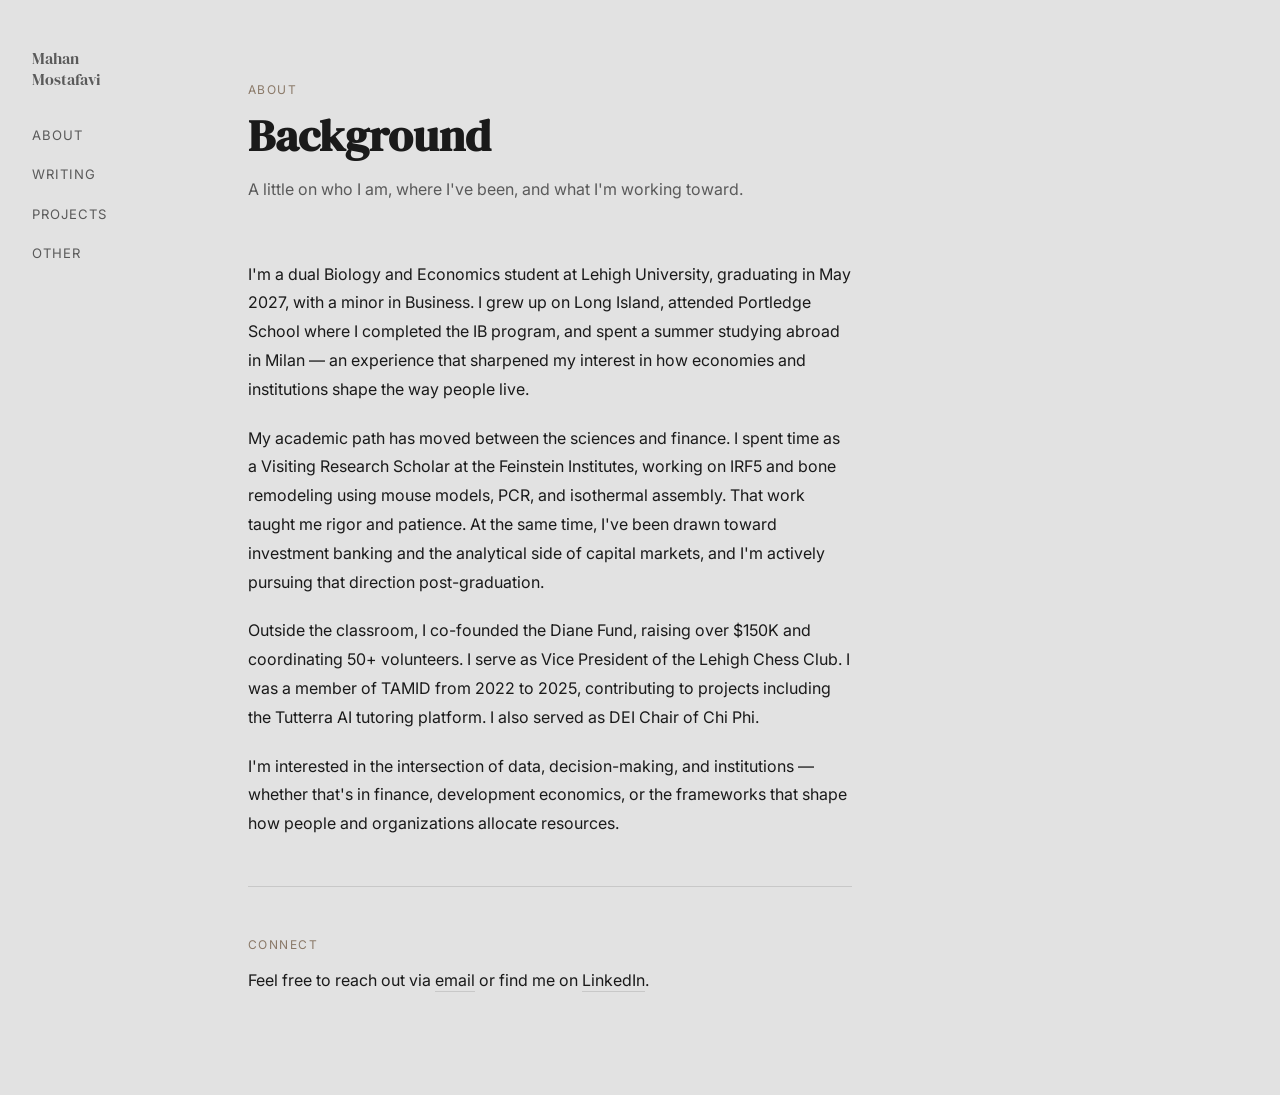
==== about.html @ e490d03b "Add files via upload" ====
<!DOCTYPE html>
<html lang="en">
<head>
  <meta charset="UTF-8" />
  <meta name="viewport" content="width=device-width, initial-scale=1.0" />
  <title>About — Mahan Mostafavi</title>
  <link rel="preconnect" href="https://fonts.googleapis.com" />
  <link rel="preconnect" href="https://fonts.gstatic.com" crossorigin />
  <link href="https://fonts.googleapis.com/css2?family=DM+Serif+Display&family=Inter:wght@400;500&display=swap" rel="stylesheet" />
  <link rel="stylesheet" href="style.css" />
  <script src="main.js" defer></script>
</head>
<body>

  <div class="inner-layout">
    <aside class="sidebar">
      <a href="index.html" class="sidebar-home">Mahan<br>Mostafavi</a>
      <ul class="sidebar-nav">
        <li><a href="about.html">About</a></li>
        <li><a href="writing.html">Writing</a></li>
        <li><a href="projects.html">Projects</a></li>
        <li><a href="other.html">Other</a></li>
      </ul>
    </aside>

    <main class="inner-content">
      <p class="section-eyebrow">About</p>
      <h1 class="section-title">Background</h1>
      <p class="section-intro">A little on who I am, where I've been, and what I'm working toward.</p>

      <div class="about-body">
        <p>
          I'm a dual Biology and Economics student at Lehigh University, graduating in May 2027, with a minor in Business. I grew up on Long Island, attended Portledge School where I completed the IB program, and spent a summer studying abroad in Milan — an experience that sharpened my interest in how economies and institutions shape the way people live.
        </p>
        <p>
          My academic path has moved between the sciences and finance. I spent time as a Visiting Research Scholar at the Feinstein Institutes, working on IRF5 and bone remodeling using mouse models, PCR, and isothermal assembly. That work taught me rigor and patience. At the same time, I've been drawn toward investment banking and the analytical side of capital markets, and I'm actively pursuing that direction post-graduation.
        </p>
        <p>
          Outside the classroom, I co-founded the Diane Fund, raising over $150K and coordinating 50+ volunteers. I serve as Vice President of the Lehigh Chess Club. I was a member of TAMID from 2022 to 2025, contributing to projects including the Tutterra AI tutoring platform. I also served as DEI Chair of Chi Phi.
        </p>
        <p>
          I'm interested in the intersection of data, decision-making, and institutions — whether that's in finance, development economics, or the frameworks that shape how people and organizations allocate resources.
        </p>
      </div>

      <hr class="divider" />

      <p class="section-eyebrow">Connect</p>
      <div class="about-body">
        <p>
          Feel free to reach out via <a href="mailto:mahan@example.com" style="border-bottom: 1px solid var(--border); padding-bottom:1px;">email</a> or find me on <a href="https://linkedin.com/in/mahanmostafavi" target="_blank" rel="noopener" style="border-bottom: 1px solid var(--border); padding-bottom:1px;">LinkedIn</a>.
        </p>
      </div>
    </main>
  </div>

</body>
</html>
---- style.css ----
/* ── Reset ── */
*, *::before, *::after { box-sizing: border-box; margin: 0; padding: 0; }

/* ── Tokens ── */
:root {
  --bg:       #E2E2E2;
  --fg:       #1a1a1a;
  --fg-muted: #5a5a5a;
  --accent:   #8A7968;
  --border:   #c8c8c8;
  --sidebar-w: 200px;
}

@media (prefers-color-scheme: dark) {
  :root {
    --bg:       #363636;
    --fg:       #E2E2E2;
    --fg-muted: #a0a0a0;
    --accent:   #b0a090;
    --border:   #4a4a4a;
  }
}

/* ── Base ── */
html { font-size: 16px; scroll-behavior: smooth; }

body {
  background: var(--bg);
  color: var(--fg);
  font-family: 'Inter', system-ui, sans-serif;
  font-size: 1rem;
  line-height: 1.6;
  min-height: 100vh;
}

a { color: inherit; text-decoration: none; }

/* ── Home layout ── */
.home-wrapper {
  display: flex;
  flex-direction: column;
  align-items: center;
  justify-content: center;
  min-height: 100vh;
  text-align: center;
  padding: 40px 32px;
}

.home-name {
  font-family: 'DM Serif Display', Georgia, serif;
  font-size: clamp(2.8rem, 6vw, 4.5rem);
  line-height: 1.05;
  letter-spacing: -0.01em;
  margin-bottom: 48px;
}

.home-links {
  display: flex;
  flex-direction: column;
  gap: 0;
  width: 100%;
  max-width: 400px;
}

.home-link-item {
  display: flex;
  align-items: center;
  justify-content: center;
  padding: 20px 0;
  border-top: 1px solid var(--border);
  transition: color 0.2s;
}

.home-link-item:last-child { border-bottom: 1px solid var(--border); }
.home-link-item:hover { color: var(--accent); }

.home-link-label {
  font-family: 'DM Serif Display', Georgia, serif;
  font-size: 1.25rem;
}

/* ── Inner page layout ── */
.inner-layout {
  display: flex;
  min-height: 100vh;
}

/* ── Sidebar ── */
.sidebar {
  width: var(--sidebar-w);
  flex-shrink: 0;
  padding: 48px 32px;
  position: fixed;
  top: 0;
  left: 0;
  height: 100vh;
  display: flex;
  flex-direction: column;
  gap: 32px;
}

.sidebar-home {
  font-family: 'DM Serif Display', Georgia, serif;
  font-size: 1rem;
  color: var(--fg-muted);
  transition: color 0.2s;
  line-height: 1.3;
}

.sidebar-home:hover { color: var(--fg); }

.sidebar-nav {
  display: flex;
  flex-direction: column;
  gap: 14px;
  list-style: none;
}

.sidebar-nav a {
  font-size: 0.82rem;
  letter-spacing: 0.08em;
  text-transform: uppercase;
  color: var(--fg-muted);
  transition: color 0.2s;
  position: relative;
  padding-left: 0;
}

.sidebar-nav a:hover { color: var(--fg); }

.sidebar-nav a.active {
  color: var(--fg);
}

.sidebar-nav a.active::before {
  content: '—';
  position: absolute;
  left: -18px;
  color: var(--accent);
  font-size: 0.7rem;
  top: 1px;
}

/* ── Main content ── */
.inner-content {
  margin-left: var(--sidebar-w);
  flex: 1;
  max-width: 700px;
  padding: 80px 48px 100px;
}

/* ── Section headings ── */
.section-eyebrow {
  font-size: 0.75rem;
  letter-spacing: 0.12em;
  text-transform: uppercase;
  color: var(--accent);
  margin-bottom: 12px;
}

.section-title {
  font-family: 'DM Serif Display', Georgia, serif;
  font-size: clamp(1.8rem, 4vw, 2.8rem);
  line-height: 1.1;
  margin-bottom: 16px;
}

.section-intro {
  color: var(--fg-muted);
  font-size: 1rem;
  max-width: 520px;
  margin-bottom: 56px;
  line-height: 1.7;
}

/* ── Divider ── */
.divider {
  border: none;
  border-top: 1px solid var(--border);
  margin: 48px 0;
}

/* ── About ── */
.about-body p {
  font-size: 1rem;
  line-height: 1.8;
  color: var(--fg);
  margin-bottom: 20px;
  max-width: 640px;
}

.about-body p:last-child { margin-bottom: 0; }

/* ── Writing ── */
.writing-list { list-style: none; }

.writing-item {
  display: flex;
  align-items: flex-start;
  justify-content: space-between;
  gap: 24px;
  padding: 24px 0;
  border-top: 1px solid var(--border);
}

.writing-item:last-child { border-bottom: 1px solid var(--border); }

.writing-meta { flex: 1; }

.writing-title {
  font-family: 'DM Serif Display', Georgia, serif;
  font-size: 1.1rem;
  margin-bottom: 6px;
}

.writing-desc {
  font-size: 0.88rem;
  color: var(--fg-muted);
  line-height: 1.6;
}

.writing-tag {
  font-size: 0.72rem;
  letter-spacing: 0.08em;
  text-transform: uppercase;
  color: var(--accent);
  background: transparent;
  border: 1px solid var(--accent);
  padding: 3px 8px;
  border-radius: 3px;
  white-space: nowrap;
  flex-shrink: 0;
  align-self: flex-start;
  margin-top: 4px;
}

.writing-link {
  display: inline-block;
  margin-top: 10px;
  font-size: 0.8rem;
  letter-spacing: 0.06em;
  text-transform: uppercase;
  color: var(--fg-muted);
  border-bottom: 1px solid var(--border);
  padding-bottom: 1px;
  transition: color 0.2s, border-color 0.2s;
}

.writing-link:hover { color: var(--fg); border-color: var(--fg); }

/* ── Projects ── */
.projects-grid {
  display: grid;
  grid-template-columns: 1fr 1fr;
  gap: 24px;
}

@media (max-width: 700px) { .projects-grid { grid-template-columns: 1fr; } }

.project-card {
  border: 1px solid var(--border);
  padding: 28px;
  border-radius: 4px;
  transition: border-color 0.2s;
}

.project-card:hover { border-color: var(--accent); }

.project-type {
  font-size: 0.72rem;
  letter-spacing: 0.1em;
  text-transform: uppercase;
  color: var(--accent);
  margin-bottom: 10px;
}

.project-name {
  font-family: 'DM Serif Display', Georgia, serif;
  font-size: 1.1rem;
  margin-bottom: 10px;
}

.project-desc {
  font-size: 0.88rem;
  color: var(--fg-muted);
  line-height: 1.65;
  margin-bottom: 16px;
}

.project-link {
  font-size: 0.78rem;
  letter-spacing: 0.06em;
  text-transform: uppercase;
  color: var(--fg-muted);
  border-bottom: 1px solid var(--border);
  padding-bottom: 1px;
  transition: color 0.2s, border-color 0.2s;
}

.project-link:hover { color: var(--fg); border-color: var(--fg); }

/* ── Other ── */
.other-block { margin-bottom: 52px; }

.other-block-title {
  font-family: 'DM Serif Display', Georgia, serif;
  font-size: 1.2rem;
  margin-bottom: 16px;
  padding-bottom: 10px;
  border-bottom: 1px solid var(--border);
}

.other-items { list-style: none; }

.other-item {
  display: flex;
  justify-content: space-between;
  align-items: baseline;
  padding: 10px 0;
  border-bottom: 1px solid var(--border);
  font-size: 0.95rem;
}

.other-item:last-child { border-bottom: none; }

.other-item-note {
  font-size: 0.82rem;
  color: var(--fg-muted);
  text-align: right;
  max-width: 50%;
}

/* ── Footer ── */
footer {
  text-align: center;
  padding: 32px;
  font-size: 0.78rem;
  letter-spacing: 0.06em;
  text-transform: uppercase;
  color: var(--fg-muted);
  border-top: 1px solid var(--border);
}

/* ── Mobile ── */
@media (max-width: 600px) {
  .sidebar {
    position: relative;
    width: 100%;
    height: auto;
    flex-direction: row;
    align-items: center;
    padding: 20px 24px;
    border-bottom: 1px solid var(--border);
    gap: 24px;
  }

  .sidebar-nav {
    flex-direction: row;
    gap: 16px;
  }

  .sidebar-nav a.active::before { display: none; }

  .inner-content {
    margin-left: 0;
    padding: 32px 24px 80px;
  }

  .inner-layout { flex-direction: column; }
}
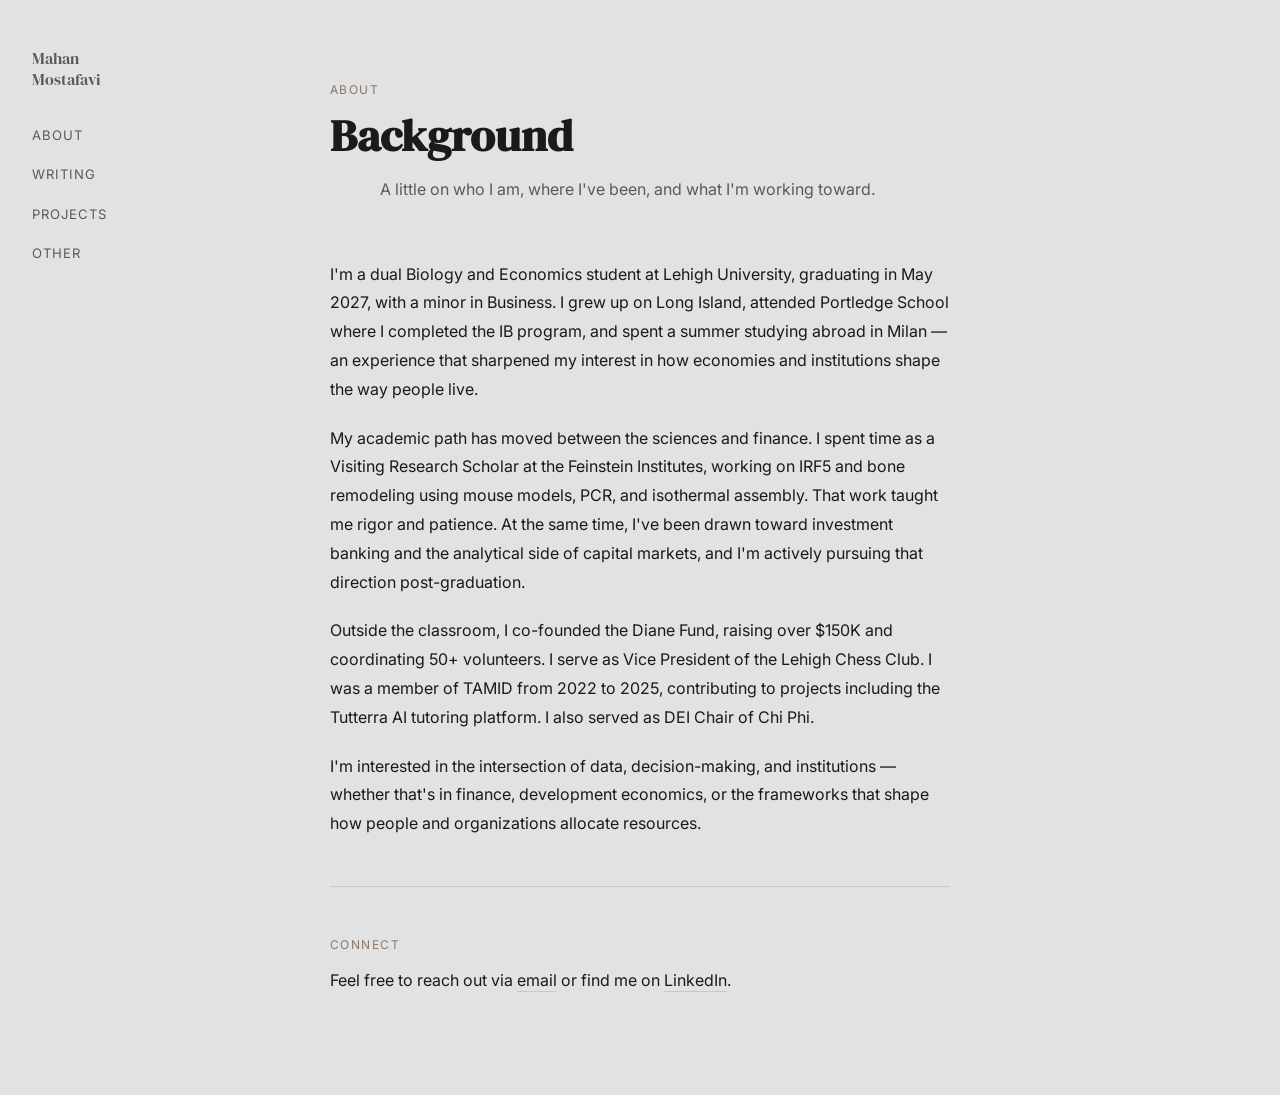
==== commit 37d7dbbd: "Add files via upload" ====
--- a/about.html
+++ b/about.html
@@ -19,7 +19,15 @@
         <li><a href="about.html">About</a></li>
         <li><a href="writing.html">Writing</a></li>
         <li><a href="projects.html">Projects</a></li>
-        <li><a href="other.html">Other</a></li>
+        <li class="sidebar-dropdown">
+          <a href="other.html" class="sidebar-dropdown-toggle">Other</a>
+          <ul class="sidebar-submenu">
+            <li><a href="other.html#books">Books</a></li>
+            <li><a href="other.html#fragrances">Fragrances</a></li>
+            <li><a href="other.html#places">Places</a></li>
+            <li><a href="other.html#shows">Shows</a></li>
+          </ul>
+        </li>
       </ul>
     </aside>
 
--- a/style.css
+++ b/style.css
@@ -84,6 +84,7 @@
   display: flex;
   min-height: 100vh;
 }
+
 
 /* ── Sidebar ── */
 .sidebar {
@@ -143,10 +144,16 @@
 
 /* ── Main content ── */
 .inner-content {
-  margin-left: var(--sidebar-w);
   flex: 1;
-  max-width: 700px;
+  display: flex;
+  flex-direction: column;
+  align-items: center;
   padding: 80px 48px 100px;
+}
+
+.inner-content > * {
+  width: 100%;
+  max-width: 620px;
 }
 
 /* ── Section headings ── */
@@ -340,6 +347,39 @@
   color: var(--fg-muted);
   border-top: 1px solid var(--border);
 }
+
+
+/* ── Sidebar dropdown ── */
+.sidebar-dropdown { position: relative; }
+
+.sidebar-submenu {
+  list-style: none;
+  max-height: 0;
+  overflow: hidden;
+  transition: max-height 0.25s ease, opacity 0.2s ease;
+  opacity: 0;
+  padding-left: 12px;
+  margin-top: 0;
+}
+
+.sidebar-dropdown:hover .sidebar-submenu,
+.sidebar-dropdown:focus-within .sidebar-submenu {
+  max-height: 200px;
+  opacity: 1;
+  margin-top: 8px;
+}
+
+.sidebar-submenu li { margin-bottom: 8px; }
+
+.sidebar-submenu a {
+  font-size: 0.75rem;
+  letter-spacing: 0.06em;
+  text-transform: uppercase;
+  color: var(--fg-muted);
+  transition: color 0.2s;
+}
+
+.sidebar-submenu a:hover { color: var(--fg); }
 
 /* ── Mobile ── */
 @media (max-width: 600px) {
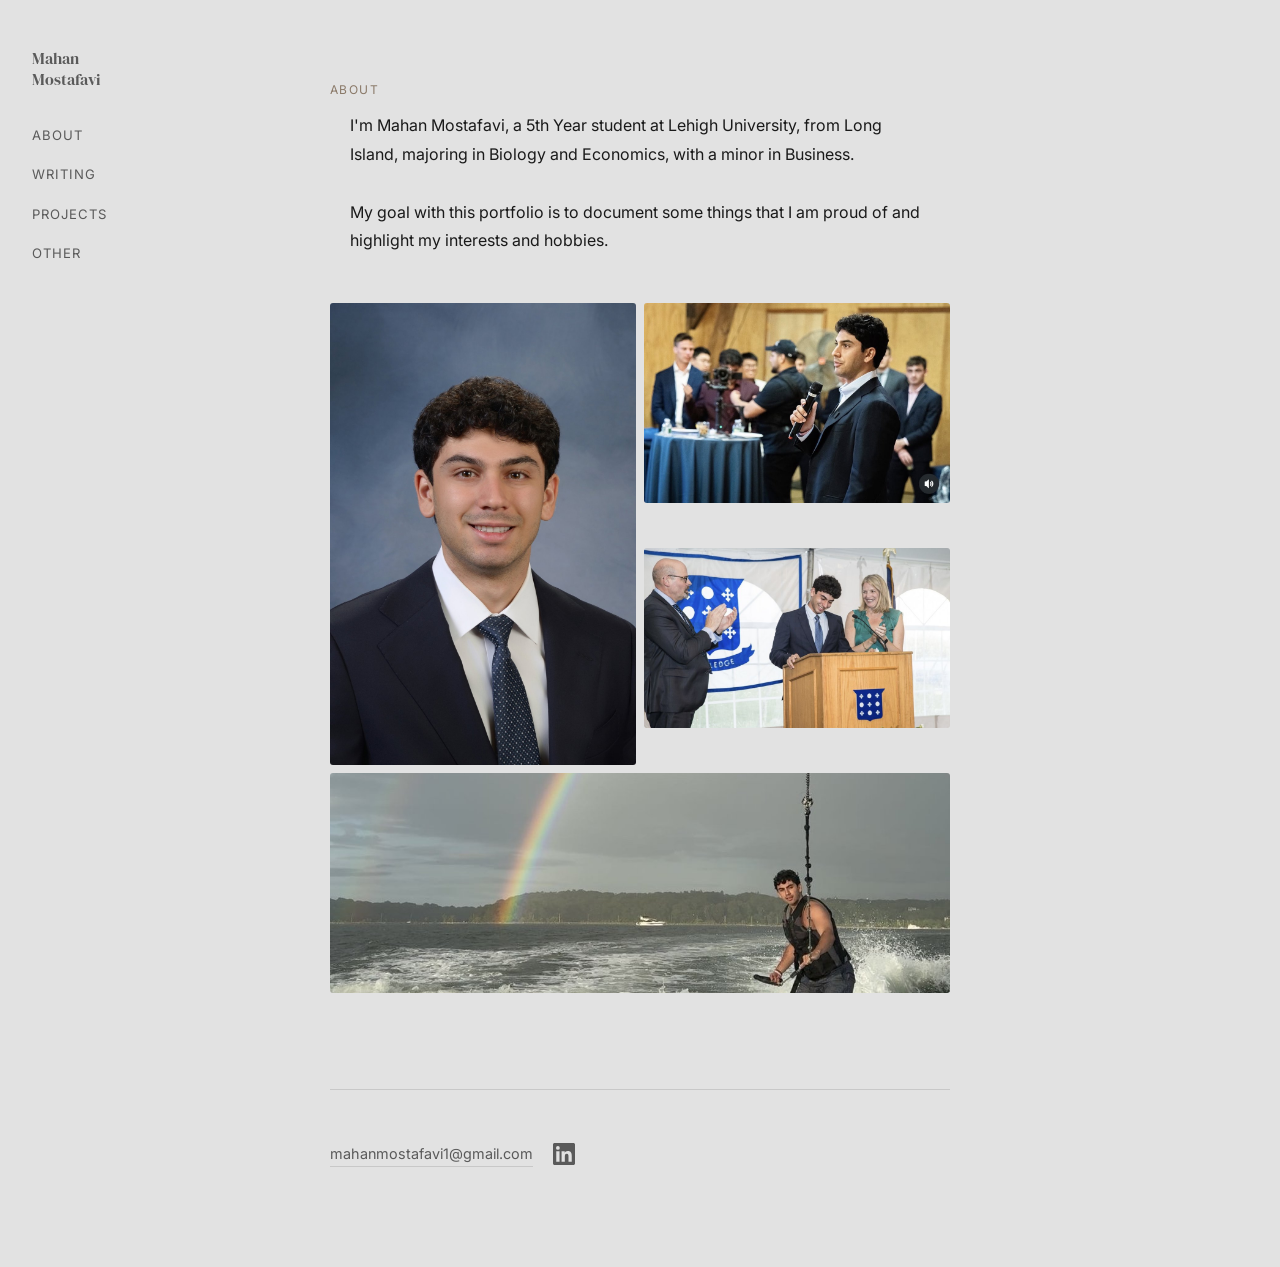
==== commit 26a1567d: "Add files via upload" ====
--- a/about.html
+++ b/about.html
@@ -9,9 +9,125 @@
   <link href="https://fonts.googleapis.com/css2?family=DM+Serif+Display&family=Inter:wght@400;500&display=swap" rel="stylesheet" />
   <link rel="stylesheet" href="style.css" />
   <script src="main.js" defer></script>
+  <style>
+    .about-bio {
+      font-size: 1rem;
+      line-height: 1.8;
+      color: var(--fg);
+      margin-bottom: 48px;
+      max-width: 580px;
+    }
+
+    /* Collage grid */
+    .collage {
+      display: grid;
+      grid-template-columns: 1fr 1fr;
+      grid-template-rows: auto auto;
+      gap: 8px;
+      width: 100%;
+      margin-bottom: 48px;
+    }
+
+    .collage-img {
+      width: 100%;
+      height: 100%;
+      object-fit: cover;
+      display: block;
+      border-radius: 3px;
+    }
+
+    /* Headshot spans full left column */
+    .collage-cell-headshot {
+      grid-column: 1;
+      grid-row: 1 / 3;
+    }
+
+    .collage-cell-headshot .collage-img {
+      height: 100%;
+      min-height: 320px;
+    }
+
+    /* Top-right */
+    .collage-cell-top {
+      grid-column: 2;
+      grid-row: 1;
+    }
+
+    .collage-cell-top .collage-img {
+      height: 200px;
+    }
+
+    /* Bottom-right spans two columns */
+    .collage-cell-bottom {
+      grid-column: 2;
+      grid-row: 2;
+    }
+
+    .collage-cell-bottom .collage-img {
+      height: 180px;
+    }
+
+    /* Wide bottom — wakeboard goes full width */
+    .collage-cell-wide {
+      grid-column: 1 / 3;
+      grid-row: 3;
+    }
+
+    .collage-cell-wide .collage-img {
+      height: 220px;
+      object-position: center 40%;
+    }
+
+    @media (max-width: 600px) {
+      .collage {
+        grid-template-columns: 1fr;
+        grid-template-rows: auto;
+      }
+      .collage-cell-headshot,
+      .collage-cell-top,
+      .collage-cell-bottom,
+      .collage-cell-wide {
+        grid-column: 1;
+        grid-row: auto;
+      }
+      .collage-cell-headshot .collage-img,
+      .collage-cell-top .collage-img,
+      .collage-cell-bottom .collage-img,
+      .collage-cell-wide .collage-img {
+        height: 240px;
+      }
+    }
+    .connect-row {
+      display: flex;
+      align-items: center;
+      gap: 20px;
+      margin-top: 4px;
+    }
+
+    .connect-link {
+      font-size: 0.9rem;
+      color: var(--fg-muted);
+      border-bottom: 1px solid var(--border);
+      padding-bottom: 1px;
+      transition: color 0.2s, border-color 0.2s;
+      text-decoration: none;
+    }
+
+    .connect-link:hover { color: var(--fg); border-color: var(--fg); }
+
+    .connect-linkedin {
+      color: var(--fg-muted);
+      display: flex;
+      align-items: center;
+      transition: color 0.2s;
+      text-decoration: none;
+    }
+
+    .connect-linkedin:hover { color: var(--fg); }
+
+  </style>
 </head>
 <body>
-
   <div class="inner-layout">
     <aside class="sidebar">
       <a href="index.html" class="sidebar-home">Mahan<br>Mostafavi</a>
@@ -22,10 +138,10 @@
         <li class="sidebar-dropdown">
           <a href="other.html" class="sidebar-dropdown-toggle">Other</a>
           <ul class="sidebar-submenu">
-            <li><a href="other.html#books">Books</a></li>
-            <li><a href="other.html#fragrances">Fragrances</a></li>
-            <li><a href="other.html#places">Places</a></li>
-            <li><a href="other.html#shows">Shows</a></li>
+            <li><a href="books.html">Books</a></li>
+            <li><a href="fragrances.html">Fragrances</a></li>
+            <li><a href="places.html">Places</a></li>
+            <li><a href="shows.html">Shows</a></li>
           </ul>
         </li>
       </ul>
@@ -33,34 +149,35 @@
 
     <main class="inner-content">
       <p class="section-eyebrow">About</p>
-      <h1 class="section-title">Background</h1>
-      <p class="section-intro">A little on who I am, where I've been, and what I'm working toward.</p>
 
-      <div class="about-body">
-        <p>
-          I'm a dual Biology and Economics student at Lehigh University, graduating in May 2027, with a minor in Business. I grew up on Long Island, attended Portledge School where I completed the IB program, and spent a summer studying abroad in Milan — an experience that sharpened my interest in how economies and institutions shape the way people live.
-        </p>
-        <p>
-          My academic path has moved between the sciences and finance. I spent time as a Visiting Research Scholar at the Feinstein Institutes, working on IRF5 and bone remodeling using mouse models, PCR, and isothermal assembly. That work taught me rigor and patience. At the same time, I've been drawn toward investment banking and the analytical side of capital markets, and I'm actively pursuing that direction post-graduation.
-        </p>
-        <p>
-          Outside the classroom, I co-founded the Diane Fund, raising over $150K and coordinating 50+ volunteers. I serve as Vice President of the Lehigh Chess Club. I was a member of TAMID from 2022 to 2025, contributing to projects including the Tutterra AI tutoring platform. I also served as DEI Chair of Chi Phi.
-        </p>
-        <p>
-          I'm interested in the intersection of data, decision-making, and institutions — whether that's in finance, development economics, or the frameworks that shape how people and organizations allocate resources.
-        </p>
+      <p class="about-bio">I'm Mahan Mostafavi, a 5th Year student at Lehigh University, from Long Island, majoring in Biology and Economics, with a minor in Business.<br><br>My goal with this portfolio is to document some things that I am proud of and highlight my interests and hobbies.</p>
+
+      <div class="collage">
+        <div class="collage-cell-headshot">
+          <img class="collage-img" src="images/about-headshot.jpg" alt="Mahan Mostafavi" />
+        </div>
+        <div class="collage-cell-top">
+          <img class="collage-img" src="images/about-speaking.jpg" alt="Speaking" />
+        </div>
+        <div class="collage-cell-bottom">
+          <img class="collage-img" src="images/about-graduation.jpg" alt="Graduation" />
+        </div>
+        <div class="collage-cell-wide">
+          <img class="collage-img" src="images/about-wakeboard.jpg" alt="Wakeboarding" />
+        </div>
       </div>
 
       <hr class="divider" />
 
-      <p class="section-eyebrow">Connect</p>
-      <div class="about-body">
-        <p>
-          Feel free to reach out via <a href="mailto:mahan@example.com" style="border-bottom: 1px solid var(--border); padding-bottom:1px;">email</a> or find me on <a href="https://linkedin.com/in/mahanmostafavi" target="_blank" rel="noopener" style="border-bottom: 1px solid var(--border); padding-bottom:1px;">LinkedIn</a>.
-        </p>
+      <div class="connect-row">
+        <a href="mailto:mahanmostafavi1@gmail.com" class="connect-link">mahanmostafavi1@gmail.com</a>
+        <a href="https://www.linkedin.com/in/mahan-mostafavi/" target="_blank" rel="noopener" class="connect-linkedin" aria-label="LinkedIn">
+          <svg xmlns="http://www.w3.org/2000/svg" viewBox="0 0 24 24" width="22" height="22" fill="currentColor">
+            <path d="M20.447 20.452h-3.554v-5.569c0-1.328-.027-3.037-1.852-3.037-1.853 0-2.136 1.445-2.136 2.939v5.667H9.351V9h3.414v1.561h.046c.477-.9 1.637-1.85 3.37-1.85 3.601 0 4.267 2.37 4.267 5.455v6.286zM5.337 7.433a2.062 2.062 0 0 1-2.063-2.065 2.064 2.064 0 1 1 2.063 2.065zm1.782 13.019H3.555V9h3.564v11.452zM22.225 0H1.771C.792 0 0 .774 0 1.729v20.542C0 23.227.792 24 1.771 24h20.451C23.2 24 24 23.227 24 22.271V1.729C24 .774 23.2 0 22.222 0h.003z"/>
+          </svg>
+        </a>
       </div>
     </main>
   </div>
-
 </body>
 </html>
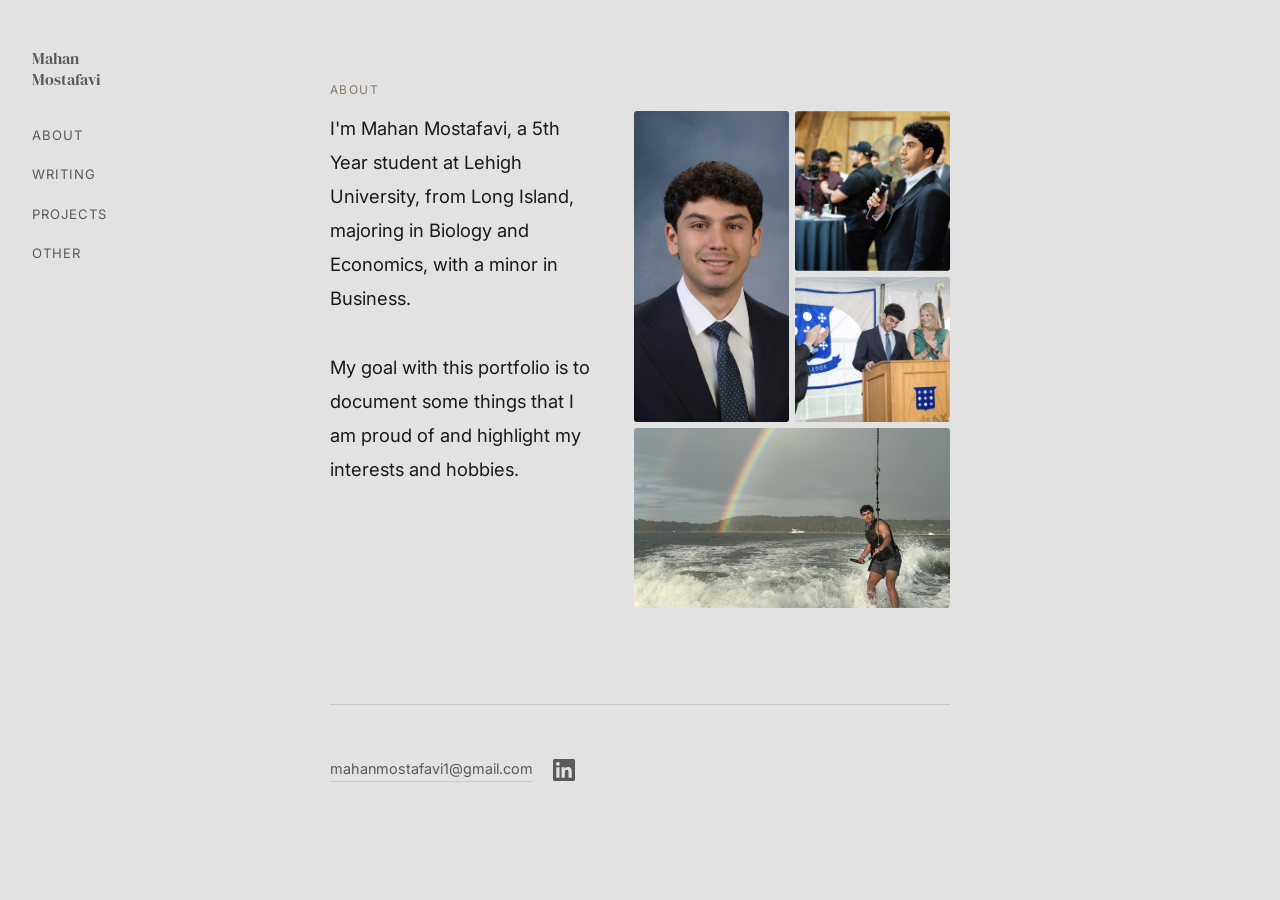
==== commit 11adf5c9: "Add files via upload" ====
--- a/about.html
+++ b/about.html
@@ -10,22 +10,34 @@
   <link rel="stylesheet" href="style.css" />
   <script src="main.js" defer></script>
   <style>
+    /* Side-by-side layout: text left, collage right */
+    .about-layout {
+      display: grid;
+      grid-template-columns: 1fr 1.2fr;
+      gap: 40px;
+      align-items: start;
+      margin-bottom: 48px;
+    }
+
+    .about-text {
+      display: flex;
+      flex-direction: column;
+      gap: 0;
+    }
+
     .about-bio {
-      font-size: 1rem;
-      line-height: 1.8;
+      font-size: 1.15rem;
+      line-height: 1.85;
       color: var(--fg);
-      margin-bottom: 48px;
-      max-width: 580px;
     }
 
     /* Collage grid */
     .collage {
       display: grid;
       grid-template-columns: 1fr 1fr;
-      grid-template-rows: auto auto;
-      gap: 8px;
+      grid-template-rows: auto auto auto;
+      gap: 6px;
       width: 100%;
-      margin-bottom: 48px;
     }
 
     .collage-img {
@@ -36,7 +48,6 @@
       border-radius: 3px;
     }
 
-    /* Headshot spans full left column */
     .collage-cell-headshot {
       grid-column: 1;
       grid-row: 1 / 3;
@@ -44,41 +55,41 @@
 
     .collage-cell-headshot .collage-img {
       height: 100%;
-      min-height: 320px;
-    }
-
-    /* Top-right */
+      min-height: 260px;
+    }
+
     .collage-cell-top {
       grid-column: 2;
       grid-row: 1;
     }
 
     .collage-cell-top .collage-img {
-      height: 200px;
-    }
-
-    /* Bottom-right spans two columns */
+      height: 160px;
+    }
+
     .collage-cell-bottom {
       grid-column: 2;
       grid-row: 2;
     }
 
     .collage-cell-bottom .collage-img {
-      height: 180px;
-    }
-
-    /* Wide bottom — wakeboard goes full width */
+      height: 145px;
+    }
+
     .collage-cell-wide {
       grid-column: 1 / 3;
       grid-row: 3;
     }
 
     .collage-cell-wide .collage-img {
-      height: 220px;
+      height: 180px;
       object-position: center 40%;
     }
 
-    @media (max-width: 600px) {
+    @media (max-width: 700px) {
+      .about-layout {
+        grid-template-columns: 1fr;
+      }
       .collage {
         grid-template-columns: 1fr;
         grid-template-rows: auto;
@@ -94,7 +105,7 @@
       .collage-cell-top .collage-img,
       .collage-cell-bottom .collage-img,
       .collage-cell-wide .collage-img {
-        height: 240px;
+        height: 220px;
       }
     }
     .connect-row {
@@ -124,6 +135,69 @@
     }
 
     .connect-linkedin:hover { color: var(--fg); }
+
+
+    .collage-hover-wrap {
+      position: relative;
+      overflow: hidden;
+    }
+
+    .collage-hover-label {
+      position: absolute;
+      bottom: 12px;
+      left: 12px;
+      display: flex;
+      align-items: center;
+      gap: 0;
+      opacity: 0;
+      transition: opacity 0.3s ease;
+      pointer-events: none;
+    }
+
+    .collage-hover-wrap:hover .collage-hover-label {
+      opacity: 1;
+    }
+
+    .collage-hover-line {
+      display: block;
+      width: 0;
+      height: 1px;
+      background: #ffffff;
+      transition: width 0.35s ease;
+      position: relative;
+    }
+
+    .collage-hover-line::after {
+      content: '';
+      position: absolute;
+      right: -3px;
+      top: 50%;
+      transform: translateY(-50%);
+      width: 5px;
+      height: 5px;
+      border-radius: 50%;
+      background: #ffffff;
+    }
+
+    .collage-hover-wrap:hover .collage-hover-line {
+      width: 28px;
+    }
+
+    .collage-hover-text {
+      font-size: 0.75rem;
+      color: #ffffff;
+      letter-spacing: 0.04em;
+      white-space: nowrap;
+      opacity: 0;
+      transform: translateX(-6px);
+      transition: opacity 0.25s ease 0.25s, transform 0.25s ease 0.25s;
+      margin-left: 8px;
+    }
+
+    .collage-hover-wrap:hover .collage-hover-text {
+      opacity: 1;
+      transform: translateX(0);
+    }
 
   </style>
 </head>
@@ -150,20 +224,32 @@
     <main class="inner-content">
       <p class="section-eyebrow">About</p>
 
-      <p class="about-bio">I'm Mahan Mostafavi, a 5th Year student at Lehigh University, from Long Island, majoring in Biology and Economics, with a minor in Business.<br><br>My goal with this portfolio is to document some things that I am proud of and highlight my interests and hobbies.</p>
-
-      <div class="collage">
-        <div class="collage-cell-headshot">
-          <img class="collage-img" src="images/about-headshot.jpg" alt="Mahan Mostafavi" />
+      <div class="about-layout">
+        <div class="about-text">
+          <p class="about-bio">I'm Mahan Mostafavi, a 5th Year student at Lehigh University, from Long Island, majoring in Biology and Economics, with a minor in Business.<br><br>My goal with this portfolio is to document some things that I am proud of and highlight my interests and hobbies.</p>
         </div>
-        <div class="collage-cell-top">
-          <img class="collage-img" src="images/about-speaking.jpg" alt="Speaking" />
-        </div>
-        <div class="collage-cell-bottom">
-          <img class="collage-img" src="images/about-graduation.jpg" alt="Graduation" />
-        </div>
-        <div class="collage-cell-wide">
-          <img class="collage-img" src="images/about-wakeboard.jpg" alt="Wakeboarding" />
+
+        <div class="collage">
+          <div class="collage-cell-headshot">
+            <img class="collage-img" src="images/about-headshot.jpg" alt="Mahan Mostafavi" />
+          </div>
+          <div class="collage-cell-top collage-hover-wrap">
+            <img class="collage-img" src="images/about-speaking.jpg" alt="Speaking" />
+            <div class="collage-hover-label">
+              <span class="collage-hover-line"></span>
+              <span class="collage-hover-text">Modern Gentleman - The Gentleman's Table</span>
+            </div>
+          </div>
+          <div class="collage-cell-bottom collage-hover-wrap">
+            <img class="collage-img" src="images/about-graduation.jpg" alt="Graduation" />
+            <div class="collage-hover-label">
+              <span class="collage-hover-line"></span>
+              <span class="collage-hover-text">Senior ring ceremony speech</span>
+            </div>
+          </div>
+          <div class="collage-cell-wide">
+            <img class="collage-img" src="images/about-wakeboard.jpg" alt="Wakeboarding" />
+          </div>
         </div>
       </div>
 
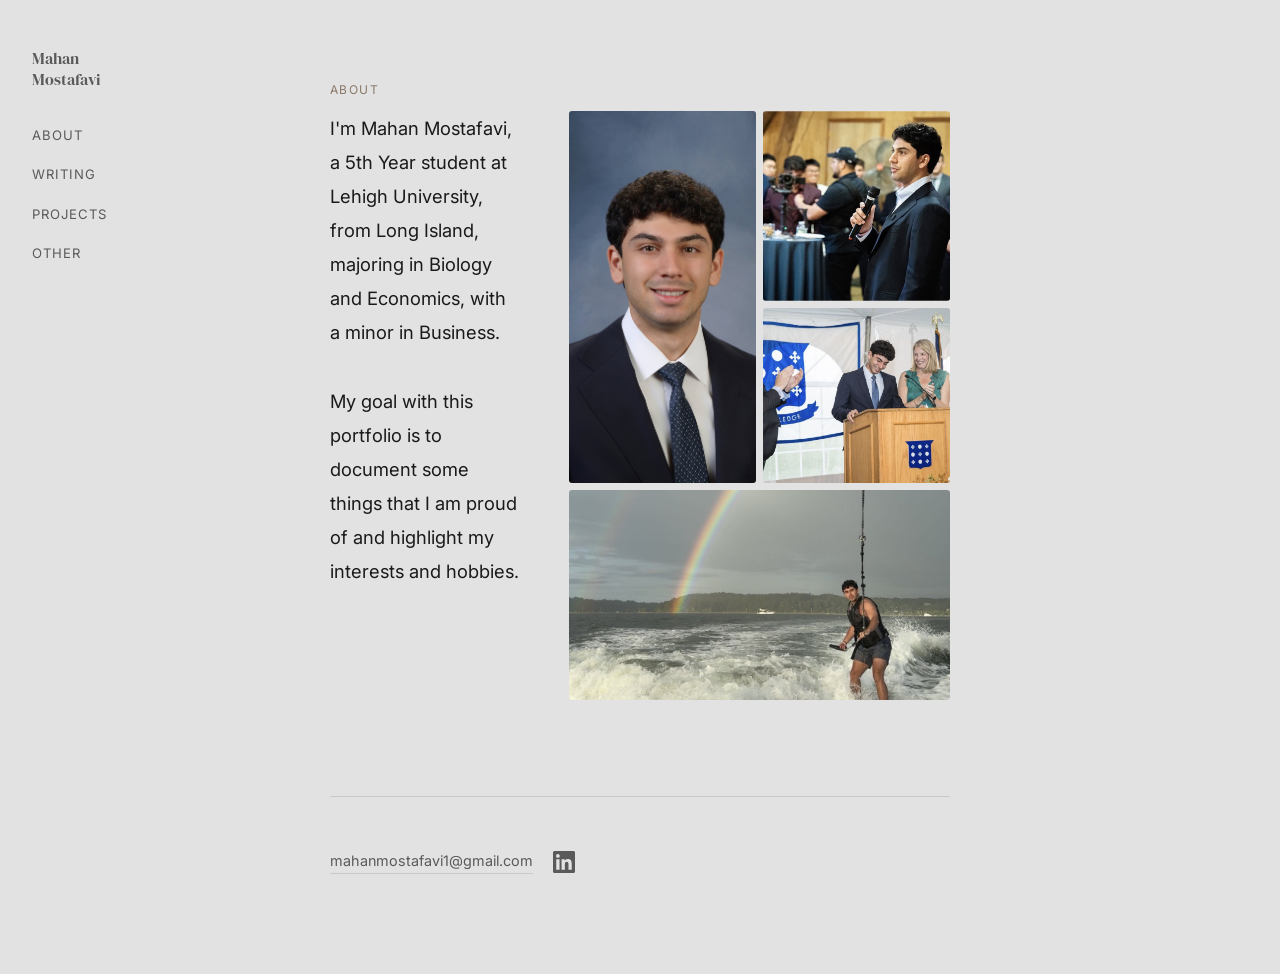
==== commit be73d616: "Add files via upload" ====
--- a/about.html
+++ b/about.html
@@ -13,8 +13,8 @@
     /* Side-by-side layout: text left, collage right */
     .about-layout {
       display: grid;
-      grid-template-columns: 1fr 1.2fr;
-      gap: 40px;
+      grid-template-columns: 0.75fr 1.5fr;
+      gap: 48px;
       align-items: start;
       margin-bottom: 48px;
     }
@@ -36,7 +36,7 @@
       display: grid;
       grid-template-columns: 1fr 1fr;
       grid-template-rows: auto auto auto;
-      gap: 6px;
+      gap: 7px;
       width: 100%;
     }
 
@@ -55,7 +55,7 @@
 
     .collage-cell-headshot .collage-img {
       height: 100%;
-      min-height: 260px;
+      min-height: 310px;
     }
 
     .collage-cell-top {
@@ -64,7 +64,7 @@
     }
 
     .collage-cell-top .collage-img {
-      height: 160px;
+      height: 190px;
     }
 
     .collage-cell-bottom {
@@ -73,7 +73,7 @@
     }
 
     .collage-cell-bottom .collage-img {
-      height: 145px;
+      height: 175px;
     }
 
     .collage-cell-wide {
@@ -82,7 +82,7 @@
     }
 
     .collage-cell-wide .collage-img {
-      height: 180px;
+      height: 210px;
       object-position: center 40%;
     }
 
@@ -139,19 +139,22 @@
 
     .collage-hover-wrap {
       position: relative;
-      overflow: hidden;
-    }
-
+    }
+
+    /* Label sits outside the image, to the right */
     .collage-hover-label {
       position: absolute;
-      bottom: 12px;
-      left: 12px;
+      top: 50%;
+      left: 100%;
+      transform: translateY(-50%);
       display: flex;
       align-items: center;
       gap: 0;
       opacity: 0;
       transition: opacity 0.3s ease;
       pointer-events: none;
+      z-index: 20;
+      padding-left: 0;
     }
 
     .collage-hover-wrap:hover .collage-hover-label {
@@ -162,7 +165,7 @@
       display: block;
       width: 0;
       height: 1px;
-      background: #ffffff;
+      background: var(--fg-muted);
       transition: width 0.35s ease;
       position: relative;
     }
@@ -176,21 +179,21 @@
       width: 5px;
       height: 5px;
       border-radius: 50%;
-      background: #ffffff;
+      background: var(--fg-muted);
     }
 
     .collage-hover-wrap:hover .collage-hover-line {
-      width: 28px;
+      width: 24px;
     }
 
     .collage-hover-text {
-      font-size: 0.75rem;
-      color: #ffffff;
+      font-size: 0.72rem;
+      color: var(--fg-muted);
       letter-spacing: 0.04em;
       white-space: nowrap;
       opacity: 0;
       transform: translateX(-6px);
-      transition: opacity 0.25s ease 0.25s, transform 0.25s ease 0.25s;
+      transition: opacity 0.25s ease 0.2s, transform 0.25s ease 0.2s;
       margin-left: 8px;
     }
 
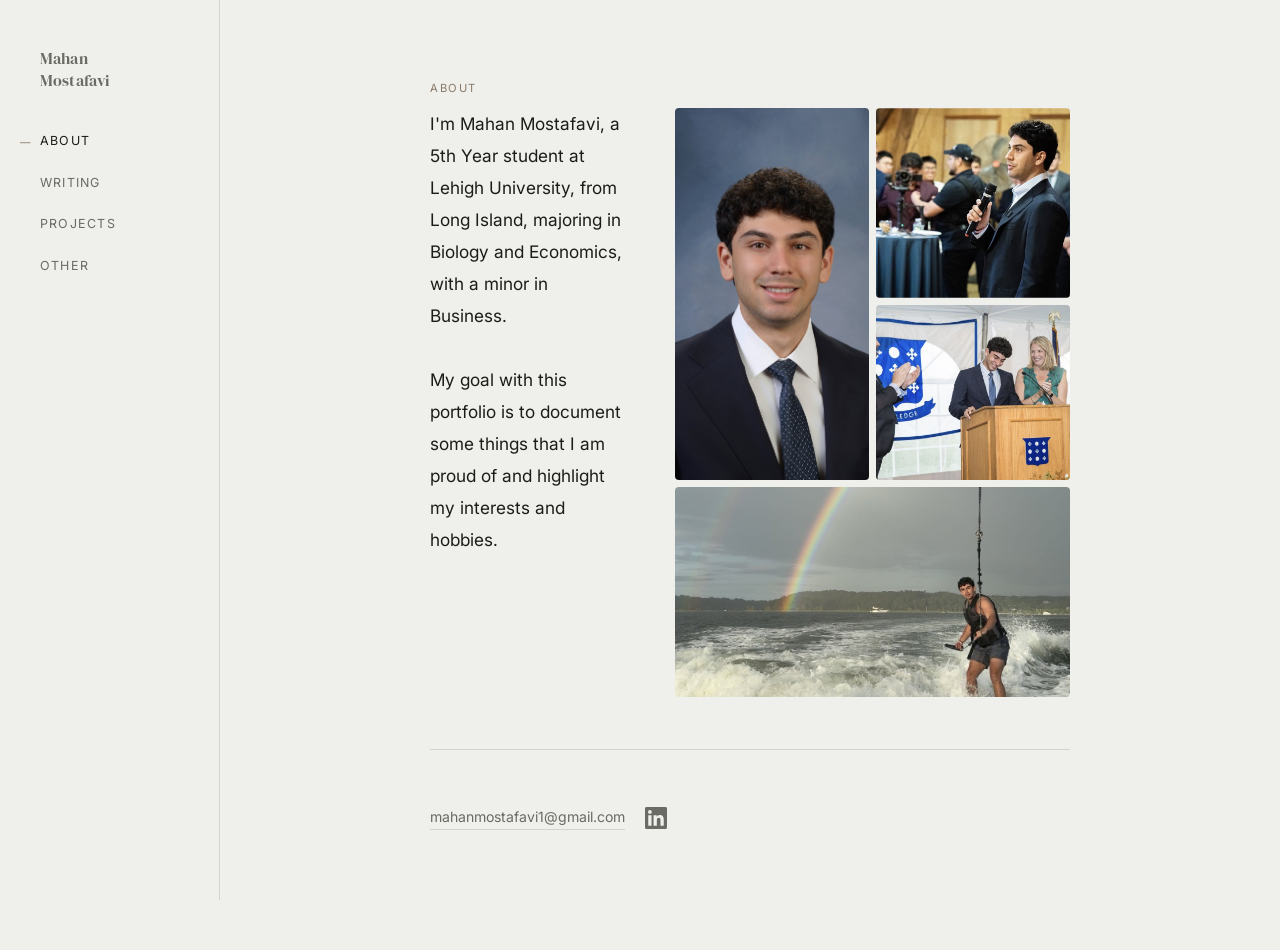
==== commit d2c4e5f5: "Add files via upload" ====
--- a/about.html
+++ b/about.html
@@ -9,202 +9,31 @@
   <link href="https://fonts.googleapis.com/css2?family=DM+Serif+Display&family=Inter:wght@400;500&display=swap" rel="stylesheet" />
   <link rel="stylesheet" href="style.css" />
   <script src="main.js" defer></script>
-  <style>
-    /* Side-by-side layout: text left, collage right */
-    .about-layout {
-      display: grid;
-      grid-template-columns: 0.75fr 1.5fr;
-      gap: 48px;
-      align-items: start;
-      margin-bottom: 48px;
-    }
-
-    .about-text {
-      display: flex;
-      flex-direction: column;
-      gap: 0;
-    }
-
-    .about-bio {
-      font-size: 1.15rem;
-      line-height: 1.85;
-      color: var(--fg);
-    }
-
-    /* Collage grid */
-    .collage {
-      display: grid;
-      grid-template-columns: 1fr 1fr;
-      grid-template-rows: auto auto auto;
-      gap: 7px;
-      width: 100%;
-    }
-
-    .collage-img {
-      width: 100%;
-      height: 100%;
-      object-fit: cover;
-      display: block;
-      border-radius: 3px;
-    }
-
-    .collage-cell-headshot {
-      grid-column: 1;
-      grid-row: 1 / 3;
-    }
-
-    .collage-cell-headshot .collage-img {
-      height: 100%;
-      min-height: 310px;
-    }
-
-    .collage-cell-top {
-      grid-column: 2;
-      grid-row: 1;
-    }
-
-    .collage-cell-top .collage-img {
-      height: 190px;
-    }
-
-    .collage-cell-bottom {
-      grid-column: 2;
-      grid-row: 2;
-    }
-
-    .collage-cell-bottom .collage-img {
-      height: 175px;
-    }
-
-    .collage-cell-wide {
-      grid-column: 1 / 3;
-      grid-row: 3;
-    }
-
-    .collage-cell-wide .collage-img {
-      height: 210px;
-      object-position: center 40%;
-    }
-
-    @media (max-width: 700px) {
-      .about-layout {
-        grid-template-columns: 1fr;
-      }
-      .collage {
-        grid-template-columns: 1fr;
-        grid-template-rows: auto;
-      }
-      .collage-cell-headshot,
-      .collage-cell-top,
-      .collage-cell-bottom,
-      .collage-cell-wide {
-        grid-column: 1;
-        grid-row: auto;
-      }
-      .collage-cell-headshot .collage-img,
-      .collage-cell-top .collage-img,
-      .collage-cell-bottom .collage-img,
-      .collage-cell-wide .collage-img {
-        height: 220px;
-      }
-    }
-    .connect-row {
-      display: flex;
-      align-items: center;
-      gap: 20px;
-      margin-top: 4px;
-    }
-
-    .connect-link {
-      font-size: 0.9rem;
-      color: var(--fg-muted);
-      border-bottom: 1px solid var(--border);
-      padding-bottom: 1px;
-      transition: color 0.2s, border-color 0.2s;
-      text-decoration: none;
-    }
-
-    .connect-link:hover { color: var(--fg); border-color: var(--fg); }
-
-    .connect-linkedin {
-      color: var(--fg-muted);
-      display: flex;
-      align-items: center;
-      transition: color 0.2s;
-      text-decoration: none;
-    }
-
-    .connect-linkedin:hover { color: var(--fg); }
-
-
-    .collage-hover-wrap {
-      position: relative;
-    }
-
-    /* Label sits outside the image, to the right */
-    .collage-hover-label {
-      position: absolute;
-      top: 50%;
-      left: 100%;
-      transform: translateY(-50%);
-      display: flex;
-      align-items: center;
-      gap: 0;
-      opacity: 0;
-      transition: opacity 0.3s ease;
-      pointer-events: none;
-      z-index: 20;
-      padding-left: 0;
-    }
-
-    .collage-hover-wrap:hover .collage-hover-label {
-      opacity: 1;
-    }
-
-    .collage-hover-line {
-      display: block;
-      width: 0;
-      height: 1px;
-      background: var(--fg-muted);
-      transition: width 0.35s ease;
-      position: relative;
-    }
-
-    .collage-hover-line::after {
-      content: '';
-      position: absolute;
-      right: -3px;
-      top: 50%;
-      transform: translateY(-50%);
-      width: 5px;
-      height: 5px;
-      border-radius: 50%;
-      background: var(--fg-muted);
-    }
-
-    .collage-hover-wrap:hover .collage-hover-line {
-      width: 24px;
-    }
-
-    .collage-hover-text {
-      font-size: 0.72rem;
-      color: var(--fg-muted);
-      letter-spacing: 0.04em;
-      white-space: nowrap;
-      opacity: 0;
-      transform: translateX(-6px);
-      transition: opacity 0.25s ease 0.2s, transform 0.25s ease 0.2s;
-      margin-left: 8px;
-    }
-
-    .collage-hover-wrap:hover .collage-hover-text {
-      opacity: 1;
-      transform: translateX(0);
-    }
-
-  </style>
 </head>
 <body>
+
+  <!-- Mobile header -->
+  <header class="mobile-header">
+    <a href="index.html" class="mobile-header-name">Mahan<br>Mostafavi</a>
+    <button class="hamburger" id="hamburger" aria-label="Menu">
+      <span></span><span></span><span></span>
+    </button>
+  </header>
+
+  <!-- Mobile nav drawer -->
+  <nav class="mobile-nav" id="mobileNav">
+    <a href="about.html" class="mobile-nav-item">About</a>
+    <a href="writing.html" class="mobile-nav-item">Writing</a>
+    <a href="projects.html" class="mobile-nav-item">Projects</a>
+    <a href="other.html" class="mobile-nav-item">Other</a>
+    <div class="mobile-nav-sub">
+      <a href="books.html">Books</a>
+      <a href="fragrances.html">Fragrances</a>
+      <a href="places.html">Places</a>
+      <a href="shows.html">Shows</a>
+    </div>
+  </nav>
+
   <div class="inner-layout">
     <aside class="sidebar">
       <a href="index.html" class="sidebar-home">Mahan<br>Mostafavi</a>
@@ -213,7 +42,7 @@
         <li><a href="writing.html">Writing</a></li>
         <li><a href="projects.html">Projects</a></li>
         <li class="sidebar-dropdown">
-          <a href="other.html" class="sidebar-dropdown-toggle">Other</a>
+          <a href="other.html">Other</a>
           <ul class="sidebar-submenu">
             <li><a href="books.html">Books</a></li>
             <li><a href="fragrances.html">Fragrances</a></li>
@@ -268,5 +97,6 @@
       </div>
     </main>
   </div>
+
 </body>
 </html>
--- a/style.css
+++ b/style.css
@@ -3,21 +3,27 @@
 
 /* ── Tokens ── */
 :root {
-  --bg:       #E2E2E2;
-  --fg:       #1a1a1a;
-  --fg-muted: #5a5a5a;
-  --accent:   #8A7968;
-  --border:   #c8c8c8;
-  --sidebar-w: 200px;
+  --bg:           #EFEFEB;
+  --bg-subtle:    #E6E6E1;
+  --fg:           #1C1C1A;
+  --fg-muted:     #6B6B65;
+  --accent:       #8A7968;
+  --accent-light: rgba(138,121,104,0.12);
+  --border:       #D4D4CE;
+  --sidebar-w:    220px;
+  --radius:       4px;
+  --transition:   0.2s ease;
 }
 
 @media (prefers-color-scheme: dark) {
   :root {
-    --bg:       #363636;
-    --fg:       #E2E2E2;
-    --fg-muted: #a0a0a0;
-    --accent:   #b0a090;
-    --border:   #4a4a4a;
+    --bg:           #1A1A18;
+    --bg-subtle:    #222220;
+    --fg:           #E8E8E2;
+    --fg-muted:     #8A8A82;
+    --accent:       #B0A090;
+    --accent-light: rgba(176,160,144,0.10);
+    --border:       #2E2E2C;
   }
 }
 
@@ -31,11 +37,16 @@
   font-size: 1rem;
   line-height: 1.6;
   min-height: 100vh;
+  -webkit-font-smoothing: antialiased;
 }
 
 a { color: inherit; text-decoration: none; }
 
-/* ── Home layout ── */
+img { display: block; max-width: 100%; }
+
+/* ══════════════════════════════════════
+   HOME
+══════════════════════════════════════ */
 .home-wrapper {
   display: flex;
   flex-direction: column;
@@ -43,69 +54,90 @@
   justify-content: center;
   min-height: 100vh;
   text-align: center;
-  padding: 40px 32px;
+  padding: 48px 32px;
 }
 
 .home-name {
   font-family: 'DM Serif Display', Georgia, serif;
-  font-size: clamp(2.8rem, 6vw, 4.5rem);
-  line-height: 1.05;
-  letter-spacing: -0.01em;
-  margin-bottom: 48px;
+  font-size: clamp(3rem, 8vw, 5.5rem);
+  line-height: 1.02;
+  letter-spacing: -0.02em;
+  margin-bottom: 56px;
 }
 
 .home-links {
   display: flex;
   flex-direction: column;
-  gap: 0;
-  width: 100%;
-  max-width: 400px;
+  width: 100%;
+  max-width: 380px;
 }
 
 .home-link-item {
   display: flex;
   align-items: center;
-  justify-content: center;
-  padding: 20px 0;
+  justify-content: space-between;
+  padding: 18px 0;
   border-top: 1px solid var(--border);
-  transition: color 0.2s;
+  transition: color var(--transition), padding-left var(--transition);
+  color: var(--fg-muted);
 }
 
 .home-link-item:last-child { border-bottom: 1px solid var(--border); }
-.home-link-item:hover { color: var(--accent); }
+
+.home-link-item:hover {
+  color: var(--fg);
+  padding-left: 6px;
+}
 
 .home-link-label {
   font-family: 'DM Serif Display', Georgia, serif;
-  font-size: 1.25rem;
-}
-
-/* ── Inner page layout ── */
+  font-size: 1.2rem;
+}
+
+.home-link-arrow {
+  font-size: 0.9rem;
+  opacity: 0;
+  transform: translateX(-6px);
+  transition: opacity var(--transition), transform var(--transition);
+}
+
+.home-link-item:hover .home-link-arrow {
+  opacity: 1;
+  transform: translateX(0);
+}
+
+/* ══════════════════════════════════════
+   INNER LAYOUT
+══════════════════════════════════════ */
 .inner-layout {
   display: flex;
   min-height: 100vh;
 }
-
 
 /* ── Sidebar ── */
 .sidebar {
   width: var(--sidebar-w);
   flex-shrink: 0;
-  padding: 48px 32px;
+  padding: 48px 32px 48px 40px;
   position: fixed;
   top: 0;
   left: 0;
   height: 100vh;
   display: flex;
   flex-direction: column;
-  gap: 32px;
+  gap: 36px;
+  border-right: 1px solid var(--border);
+  background: var(--bg);
+  z-index: 100;
 }
 
 .sidebar-home {
   font-family: 'DM Serif Display', Georgia, serif;
   font-size: 1rem;
   color: var(--fg-muted);
-  transition: color 0.2s;
-  line-height: 1.3;
+  transition: color var(--transition);
+  line-height: 1.35;
+  letter-spacing: 0.01em;
 }
 
 .sidebar-home:hover { color: var(--fg); }
@@ -113,16 +145,16 @@
 .sidebar-nav {
   display: flex;
   flex-direction: column;
-  gap: 14px;
+  gap: 16px;
   list-style: none;
 }
 
 .sidebar-nav a {
-  font-size: 0.82rem;
-  letter-spacing: 0.08em;
+  font-size: 0.78rem;
+  letter-spacing: 0.10em;
   text-transform: uppercase;
   color: var(--fg-muted);
-  transition: color 0.2s;
+  transition: color var(--transition);
   position: relative;
   padding-left: 0;
 }
@@ -136,146 +168,305 @@
 .sidebar-nav a.active::before {
   content: '—';
   position: absolute;
-  left: -18px;
+  left: -20px;
   color: var(--accent);
-  font-size: 0.7rem;
-  top: 1px;
-}
+  font-size: 0.65rem;
+  top: 2px;
+}
+
+/* ── Sidebar dropdown ── */
+.sidebar-dropdown { position: relative; }
+
+.sidebar-submenu {
+  list-style: none;
+  max-height: 0;
+  overflow: hidden;
+  transition: max-height 0.28s ease, opacity 0.22s ease;
+  opacity: 0;
+  padding-left: 14px;
+  margin-top: 0;
+}
+
+.sidebar-dropdown:hover .sidebar-submenu,
+.sidebar-dropdown:focus-within .sidebar-submenu {
+  max-height: 200px;
+  opacity: 1;
+  margin-top: 10px;
+}
+
+.sidebar-submenu li { margin-bottom: 10px; }
+
+.sidebar-submenu a {
+  font-size: 0.72rem;
+  letter-spacing: 0.07em;
+  text-transform: uppercase;
+  color: var(--fg-muted);
+  transition: color var(--transition);
+}
+
+.sidebar-submenu a:hover { color: var(--fg); }
 
 /* ── Main content ── */
 .inner-content {
   flex: 1;
+  margin-left: var(--sidebar-w);
   display: flex;
   flex-direction: column;
   align-items: center;
-  padding: 80px 48px 100px;
+  padding: 80px 56px 120px;
 }
 
 .inner-content > * {
   width: 100%;
-  max-width: 620px;
+  max-width: 640px;
 }
 
 /* ── Section headings ── */
 .section-eyebrow {
-  font-size: 0.75rem;
-  letter-spacing: 0.12em;
+  font-size: 0.7rem;
+  letter-spacing: 0.14em;
   text-transform: uppercase;
   color: var(--accent);
-  margin-bottom: 12px;
+  margin-bottom: 10px;
 }
 
 .section-title {
   font-family: 'DM Serif Display', Georgia, serif;
-  font-size: clamp(1.8rem, 4vw, 2.8rem);
-  line-height: 1.1;
-  margin-bottom: 16px;
+  font-size: clamp(1.9rem, 4vw, 2.9rem);
+  line-height: 1.08;
+  margin-bottom: 14px;
 }
 
 .section-intro {
   color: var(--fg-muted);
-  font-size: 1rem;
+  font-size: 0.97rem;
   max-width: 520px;
-  margin-bottom: 56px;
-  line-height: 1.7;
+  margin-bottom: 52px;
+  line-height: 1.75;
 }
 
 /* ── Divider ── */
 .divider {
   border: none;
   border-top: 1px solid var(--border);
-  margin: 48px 0;
-}
-
-/* ── About ── */
-.about-body p {
-  font-size: 1rem;
-  line-height: 1.8;
+  margin: 52px 0;
+}
+
+/* ══════════════════════════════════════
+   ABOUT
+══════════════════════════════════════ */
+.about-bio {
+  font-size: 1.08rem;
+  line-height: 1.85;
   color: var(--fg);
-  margin-bottom: 20px;
-  max-width: 640px;
-}
-
-.about-body p:last-child { margin-bottom: 0; }
-
-/* ── Writing ── */
+  margin-bottom: 48px;
+}
+
+/* ── About collage ── */
+.about-layout {
+  display: grid;
+  grid-template-columns: 0.75fr 1.5fr;
+  gap: 48px;
+  align-items: start;
+  margin-bottom: 0;
+}
+
+.about-text {
+  display: flex;
+  flex-direction: column;
+  gap: 0;
+}
+
+.collage {
+  display: grid;
+  grid-template-columns: 1fr 1fr;
+  grid-template-rows: auto auto auto;
+  gap: 7px;
+  width: 100%;
+}
+
+.collage-img {
+  width: 100%;
+  height: 100%;
+  object-fit: cover;
+  border-radius: var(--radius);
+}
+
+.collage-cell-headshot { grid-column: 1; grid-row: 1 / 3; }
+.collage-cell-headshot .collage-img { height: 100%; min-height: 310px; }
+.collage-cell-top { grid-column: 2; grid-row: 1; }
+.collage-cell-top .collage-img { height: 190px; }
+.collage-cell-bottom { grid-column: 2; grid-row: 2; }
+.collage-cell-bottom .collage-img { height: 175px; }
+.collage-cell-wide { grid-column: 1 / 3; grid-row: 3; }
+.collage-cell-wide .collage-img { height: 210px; object-position: center 40%; }
+
+.collage-hover-wrap { position: relative; }
+
+.collage-hover-label {
+  position: absolute;
+  top: 50%;
+  left: 100%;
+  transform: translateY(-50%);
+  display: flex;
+  align-items: center;
+  gap: 0;
+  opacity: 0;
+  transition: opacity 0.3s ease;
+  pointer-events: none;
+  z-index: 20;
+  padding-left: 0;
+}
+
+.collage-hover-wrap:hover .collage-hover-label { opacity: 1; }
+
+.collage-hover-line {
+  display: block;
+  width: 0;
+  height: 1px;
+  background: var(--fg-muted);
+  transition: width 0.35s ease;
+  position: relative;
+}
+
+.collage-hover-line::after {
+  content: '';
+  position: absolute;
+  right: -3px;
+  top: 50%;
+  transform: translateY(-50%);
+  width: 5px;
+  height: 5px;
+  border-radius: 50%;
+  background: var(--fg-muted);
+}
+
+.collage-hover-wrap:hover .collage-hover-line { width: 24px; }
+
+.collage-hover-text {
+  font-size: 0.7rem;
+  color: var(--fg-muted);
+  letter-spacing: 0.04em;
+  white-space: nowrap;
+  opacity: 0;
+  transform: translateX(-6px);
+  transition: opacity 0.25s ease 0.2s, transform 0.25s ease 0.2s;
+  margin-left: 8px;
+}
+
+.collage-hover-wrap:hover .collage-hover-text {
+  opacity: 1;
+  transform: translateX(0);
+}
+
+.connect-row {
+  display: flex;
+  align-items: center;
+  gap: 20px;
+  margin-top: 4px;
+}
+
+.connect-link {
+  font-size: 0.88rem;
+  color: var(--fg-muted);
+  border-bottom: 1px solid var(--border);
+  padding-bottom: 1px;
+  transition: color var(--transition), border-color var(--transition);
+}
+
+.connect-link:hover { color: var(--fg); border-color: var(--fg); }
+
+.connect-linkedin {
+  color: var(--fg-muted);
+  display: flex;
+  align-items: center;
+  transition: color var(--transition);
+}
+
+.connect-linkedin:hover { color: var(--fg); }
+
+/* ══════════════════════════════════════
+   WRITING
+══════════════════════════════════════ */
 .writing-list { list-style: none; }
 
-.writing-item {
-  display: flex;
-  align-items: flex-start;
+.writing-item { border-top: 1px solid var(--border); }
+.writing-item:last-child { border-bottom: 1px solid var(--border); }
+
+.writing-header {
+  display: flex;
+  align-items: center;
   justify-content: space-between;
-  gap: 24px;
-  padding: 24px 0;
-  border-top: 1px solid var(--border);
-}
-
-.writing-item:last-child { border-bottom: 1px solid var(--border); }
-
-.writing-meta { flex: 1; }
+  gap: 16px;
+  padding: 22px 0;
+  cursor: pointer;
+  user-select: none;
+}
 
 .writing-title {
   font-family: 'DM Serif Display', Georgia, serif;
-  font-size: 1.1rem;
-  margin-bottom: 6px;
-}
-
-.writing-desc {
-  font-size: 0.88rem;
-  color: var(--fg-muted);
-  line-height: 1.6;
-}
-
-.writing-tag {
-  font-size: 0.72rem;
-  letter-spacing: 0.08em;
+  font-size: 1.08rem;
+}
+
+.writing-toggle {
+  font-size: 0.75rem;
+  letter-spacing: 0.07em;
   text-transform: uppercase;
-  color: var(--accent);
-  background: transparent;
-  border: 1px solid var(--accent);
-  padding: 3px 8px;
-  border-radius: 3px;
+  color: var(--fg-muted);
+  border-bottom: 1px solid var(--border);
+  padding-bottom: 1px;
+  transition: color var(--transition), border-color var(--transition);
   white-space: nowrap;
   flex-shrink: 0;
-  align-self: flex-start;
-  margin-top: 4px;
-}
-
-.writing-link {
-  display: inline-block;
-  margin-top: 10px;
-  font-size: 0.8rem;
-  letter-spacing: 0.06em;
-  text-transform: uppercase;
-  color: var(--fg-muted);
-  border-bottom: 1px solid var(--border);
-  padding-bottom: 1px;
-  transition: color 0.2s, border-color 0.2s;
-}
-
-.writing-link:hover { color: var(--fg); border-color: var(--fg); }
-
-/* ── Projects ── */
+}
+
+.writing-header:hover .writing-toggle {
+  color: var(--fg);
+  border-color: var(--fg);
+}
+
+.writing-embed {
+  max-height: 0;
+  overflow: hidden;
+  transition: max-height 0.5s cubic-bezier(0.4, 0, 0.2, 1);
+}
+
+.writing-embed.open { max-height: 1100px; }
+
+.writing-embed iframe {
+  width: 100%;
+  height: 1000px;
+  border: none;
+  border-radius: var(--radius);
+  margin-bottom: 24px;
+}
+
+/* ══════════════════════════════════════
+   PROJECTS
+══════════════════════════════════════ */
 .projects-grid {
   display: grid;
   grid-template-columns: 1fr 1fr;
-  gap: 24px;
-}
-
-@media (max-width: 700px) { .projects-grid { grid-template-columns: 1fr; } }
+  gap: 20px;
+  margin-bottom: 28px;
+}
 
 .project-card {
   border: 1px solid var(--border);
   padding: 28px;
-  border-radius: 4px;
-  transition: border-color 0.2s;
-}
-
-.project-card:hover { border-color: var(--accent); }
+  border-radius: var(--radius);
+  transition: border-color var(--transition), background var(--transition);
+  background: transparent;
+}
+
+.project-card:hover {
+  border-color: var(--accent);
+  background: var(--accent-light);
+}
 
 .project-type {
-  font-size: 0.72rem;
-  letter-spacing: 0.1em;
+  font-size: 0.68rem;
+  letter-spacing: 0.11em;
   text-transform: uppercase;
   color: var(--accent);
   margin-bottom: 10px;
@@ -283,128 +474,459 @@
 
 .project-name {
   font-family: 'DM Serif Display', Georgia, serif;
-  font-size: 1.1rem;
+  font-size: 1.08rem;
   margin-bottom: 10px;
 }
 
 .project-desc {
-  font-size: 0.88rem;
-  color: var(--fg-muted);
-  line-height: 1.65;
-  margin-bottom: 16px;
+  font-size: 0.87rem;
+  color: var(--fg-muted);
+  line-height: 1.68;
+  margin-bottom: 18px;
 }
 
 .project-link {
-  font-size: 0.78rem;
-  letter-spacing: 0.06em;
+  font-size: 0.76rem;
+  letter-spacing: 0.07em;
   text-transform: uppercase;
   color: var(--fg-muted);
   border-bottom: 1px solid var(--border);
   padding-bottom: 1px;
-  transition: color 0.2s, border-color 0.2s;
+  transition: color var(--transition), border-color var(--transition);
 }
 
 .project-link:hover { color: var(--fg); border-color: var(--fg); }
 
-/* ── Other ── */
-.other-block { margin-bottom: 52px; }
-
-.other-block-title {
+/* ── Poster block ── */
+.poster-section { margin-top: 8px; }
+
+.poster-block {
+  border: 1px solid var(--border);
+  padding: 28px;
+  border-radius: var(--radius);
+  transition: border-color var(--transition);
+}
+
+.poster-block:hover { border-color: var(--accent); }
+
+.poster-img {
+  width: 100%;
+  border-radius: var(--radius);
+  border: 1px solid var(--border);
+  transition: opacity var(--transition);
+  cursor: zoom-in;
+}
+
+.poster-img:hover { opacity: 0.9; }
+
+/* ══════════════════════════════════════
+   OTHER (hub)
+══════════════════════════════════════ */
+.other-grid {
+  display: grid;
+  grid-template-columns: 1fr 1fr;
+  gap: 16px;
+  margin-top: 8px;
+}
+
+.other-card {
+  border: 1px solid var(--border);
+  border-radius: var(--radius);
+  padding: 28px 24px;
+  display: flex;
+  align-items: center;
+  justify-content: space-between;
+  gap: 12px;
+  transition: border-color var(--transition), background var(--transition), padding-right var(--transition);
+  color: var(--fg-muted);
+}
+
+.other-card:hover {
+  border-color: var(--accent);
+  background: var(--accent-light);
+  color: var(--fg);
+  padding-right: 20px;
+}
+
+.other-card-label {
   font-family: 'DM Serif Display', Georgia, serif;
-  font-size: 1.2rem;
-  margin-bottom: 16px;
-  padding-bottom: 10px;
-  border-bottom: 1px solid var(--border);
-}
-
-.other-items { list-style: none; }
-
-.other-item {
-  display: flex;
-  justify-content: space-between;
-  align-items: baseline;
-  padding: 10px 0;
+  font-size: 1.1rem;
+}
+
+.other-card-arrow {
+  font-size: 0.9rem;
+  transition: transform var(--transition);
+}
+
+.other-card:hover .other-card-arrow { transform: translateX(3px); }
+
+/* ══════════════════════════════════════
+   IMAGE GRID (shows / books)
+══════════════════════════════════════ */
+.img-grid {
+  display: grid;
+  grid-template-columns: repeat(3, 1fr);
+  gap: 16px;
+}
+
+.img-card {
+  display: flex;
+  flex-direction: column;
+  gap: 8px;
+}
+
+.img-card img {
+  width: 100%;
+  aspect-ratio: 2 / 3;
+  object-fit: cover;
+  border-radius: var(--radius);
+  background: var(--border);
+  transition: opacity var(--transition);
+}
+
+.img-card:hover img { opacity: 0.88; }
+
+.img-card-label {
+  font-size: 0.7rem;
+  color: var(--fg-muted);
+  text-align: center;
+  line-height: 1.35;
+  letter-spacing: 0.02em;
+}
+
+/* ══════════════════════════════════════
+   FRAGRANCES
+══════════════════════════════════════ */
+.frag-list { list-style: none; width: 100%; }
+
+.frag-item {
+  padding: 15px 0;
   border-bottom: 1px solid var(--border);
   font-size: 0.95rem;
-}
-
-.other-item:last-child { border-bottom: none; }
-
-.other-item-note {
-  font-size: 0.82rem;
-  color: var(--fg-muted);
-  text-align: right;
-  max-width: 50%;
-}
-
-/* ── Footer ── */
+  display: flex;
+  align-items: center;
+  gap: 10px;
+  color: var(--fg);
+  transition: color var(--transition);
+}
+
+.frag-item:first-child { border-top: 1px solid var(--border); }
+.frag-item:hover { color: var(--accent); }
+
+.frag-dot {
+  width: 5px;
+  height: 5px;
+  border-radius: 50%;
+  background: var(--accent);
+  flex-shrink: 0;
+  opacity: 0;
+  transition: opacity var(--transition);
+}
+
+.frag-item:hover .frag-dot { opacity: 1; }
+
+/* ══════════════════════════════════════
+   PLACES CAROUSEL
+══════════════════════════════════════ */
+.carousel-wrap {
+  position: relative;
+  width: 100%;
+  user-select: none;
+  overflow: hidden;
+}
+
+.carousel-track-outer {
+  overflow: hidden;
+  border-radius: var(--radius);
+  width: 100%;
+}
+
+.carousel-track {
+  display: flex;
+  width: 100%;
+  will-change: transform;
+}
+
+.carousel-slide {
+  width: 100%;
+  min-width: 100%;
+  flex: 0 0 100%;
+  position: relative;
+}
+
+.carousel-slide img {
+  width: 100%;
+  height: 360px;
+  object-fit: cover;
+  border-radius: var(--radius);
+}
+
+.carousel-caption {
+  position: absolute;
+  bottom: 0; left: 0; right: 0;
+  padding: 56px 24px 22px;
+  background: linear-gradient(to top, rgba(0,0,0,0.6) 0%, transparent 100%);
+  border-radius: 0 0 var(--radius) var(--radius);
+  pointer-events: none;
+}
+
+.carousel-caption-text {
+  font-family: 'DM Serif Display', Georgia, serif;
+  font-size: 1.25rem;
+  color: #ffffff;
+  letter-spacing: 0.02em;
+}
+
+.carousel-btn {
+  position: absolute;
+  top: 50%;
+  transform: translateY(-50%);
+  background: var(--bg);
+  border: 1px solid var(--border);
+  border-radius: 50%;
+  width: 42px;
+  height: 42px;
+  display: flex;
+  align-items: center;
+  justify-content: center;
+  cursor: pointer;
+  z-index: 10;
+  color: var(--fg);
+  font-size: 1rem;
+  transition: border-color var(--transition), background var(--transition);
+  opacity: 0.92;
+}
+
+.carousel-btn:hover { border-color: var(--fg); opacity: 1; }
+.carousel-btn.prev { left: 14px; }
+.carousel-btn.next { right: 14px; }
+
+.carousel-dots {
+  display: flex;
+  justify-content: center;
+  gap: 8px;
+  margin-top: 18px;
+  flex-wrap: wrap;
+}
+
+.carousel-dot {
+  width: 6px;
+  height: 6px;
+  border-radius: 50%;
+  background: var(--border);
+  cursor: pointer;
+  transition: background var(--transition), transform var(--transition);
+  border: none;
+  padding: 0;
+}
+
+.carousel-dot.active {
+  background: var(--accent);
+  transform: scale(1.35);
+}
+
+.carousel-counter {
+  text-align: center;
+  margin-top: 10px;
+  font-size: 0.72rem;
+  letter-spacing: 0.10em;
+  text-transform: uppercase;
+  color: var(--fg-muted);
+}
+
+/* ══════════════════════════════════════
+   COPY BUTTON
+══════════════════════════════════════ */
+.copy-btn-wrap { margin-bottom: 32px; }
+
+.copy-btn {
+  background: none;
+  border: 1px solid var(--border);
+  border-radius: var(--radius);
+  padding: 8px 18px;
+  font-size: 0.72rem;
+  letter-spacing: 0.09em;
+  text-transform: uppercase;
+  color: var(--fg-muted);
+  cursor: pointer;
+  font-family: 'Inter', system-ui, sans-serif;
+  transition: color var(--transition), border-color var(--transition), background var(--transition);
+}
+
+.copy-btn:hover { color: var(--fg); border-color: var(--fg); }
+.copy-btn.copied { color: var(--accent); border-color: var(--accent); background: var(--accent-light); }
+
+/* ══════════════════════════════════════
+   FOOTER
+══════════════════════════════════════ */
 footer {
   text-align: center;
   padding: 32px;
-  font-size: 0.78rem;
-  letter-spacing: 0.06em;
+  font-size: 0.75rem;
+  letter-spacing: 0.08em;
   text-transform: uppercase;
   color: var(--fg-muted);
   border-top: 1px solid var(--border);
 }
 
-
-/* ── Sidebar dropdown ── */
-.sidebar-dropdown { position: relative; }
-
-.sidebar-submenu {
-  list-style: none;
-  max-height: 0;
-  overflow: hidden;
-  transition: max-height 0.25s ease, opacity 0.2s ease;
-  opacity: 0;
-  padding-left: 12px;
-  margin-top: 0;
-}
-
-.sidebar-dropdown:hover .sidebar-submenu,
-.sidebar-dropdown:focus-within .sidebar-submenu {
-  max-height: 200px;
-  opacity: 1;
-  margin-top: 8px;
-}
-
-.sidebar-submenu li { margin-bottom: 8px; }
-
-.sidebar-submenu a {
-  font-size: 0.75rem;
-  letter-spacing: 0.06em;
+/* ══════════════════════════════════════
+   MOBILE HAMBURGER NAV
+══════════════════════════════════════ */
+.mobile-header {
+  display: none;
+  position: fixed;
+  top: 0; left: 0; right: 0;
+  height: 56px;
+  background: var(--bg);
+  border-bottom: 1px solid var(--border);
+  z-index: 200;
+  align-items: center;
+  justify-content: space-between;
+  padding: 0 20px;
+}
+
+.mobile-header-name {
+  font-family: 'DM Serif Display', Georgia, serif;
+  font-size: 1rem;
+  color: var(--fg-muted);
+  line-height: 1.3;
+}
+
+.hamburger {
+  display: flex;
+  flex-direction: column;
+  gap: 5px;
+  cursor: pointer;
+  padding: 4px;
+  background: none;
+  border: none;
+  color: var(--fg);
+}
+
+.hamburger span {
+  display: block;
+  width: 22px;
+  height: 1.5px;
+  background: currentColor;
+  transition: transform 0.28s ease, opacity 0.2s ease, width 0.2s ease;
+  transform-origin: center;
+}
+
+.hamburger.open span:nth-child(1) { transform: translateY(6.5px) rotate(45deg); }
+.hamburger.open span:nth-child(2) { opacity: 0; width: 0; }
+.hamburger.open span:nth-child(3) { transform: translateY(-6.5px) rotate(-45deg); }
+
+/* Mobile drawer */
+.mobile-nav {
+  display: none;
+  position: fixed;
+  top: 56px; left: 0; right: 0; bottom: 0;
+  background: var(--bg);
+  z-index: 190;
+  flex-direction: column;
+  padding: 32px 24px;
+  gap: 0;
+  overflow-y: auto;
+  transform: translateX(-100%);
+  transition: transform 0.3s ease;
+}
+
+.mobile-nav.open {
+  transform: translateX(0);
+}
+
+.mobile-nav-item {
+  display: block;
+  padding: 18px 0;
+  border-bottom: 1px solid var(--border);
+  font-family: 'DM Serif Display', Georgia, serif;
+  font-size: 1.4rem;
+  color: var(--fg-muted);
+  transition: color var(--transition);
+}
+
+.mobile-nav-item:first-child { border-top: 1px solid var(--border); }
+.mobile-nav-item:hover { color: var(--fg); }
+
+.mobile-nav-sub {
+  padding: 10px 0 10px 16px;
+  border-bottom: 1px solid var(--border);
+  display: flex;
+  flex-direction: column;
+  gap: 14px;
+}
+
+.mobile-nav-sub a {
+  font-size: 0.85rem;
+  letter-spacing: 0.08em;
   text-transform: uppercase;
   color: var(--fg-muted);
-  transition: color 0.2s;
-}
-
-.sidebar-submenu a:hover { color: var(--fg); }
-
-/* ── Mobile ── */
-@media (max-width: 600px) {
-  .sidebar {
-    position: relative;
-    width: 100%;
-    height: auto;
-    flex-direction: row;
-    align-items: center;
-    padding: 20px 24px;
-    border-bottom: 1px solid var(--border);
-    gap: 24px;
-  }
-
-  .sidebar-nav {
-    flex-direction: row;
-    gap: 16px;
-  }
-
-  .sidebar-nav a.active::before { display: none; }
+  transition: color var(--transition);
+}
+
+.mobile-nav-sub a:hover { color: var(--fg); }
+
+/* ══════════════════════════════════════
+   RESPONSIVE — TABLET
+══════════════════════════════════════ */
+@media (max-width: 900px) {
+  :root { --sidebar-w: 180px; }
+  .inner-content { padding: 72px 40px 100px; }
+}
+
+/* ══════════════════════════════════════
+   RESPONSIVE — MOBILE
+══════════════════════════════════════ */
+@media (max-width: 660px) {
+  /* Show mobile header, hide sidebar */
+  .mobile-header { display: flex; }
+  .mobile-nav { display: flex; }
+  .sidebar { display: none; }
+
+  /* Inner content fills full width, with top offset for fixed header */
+  .inner-layout { display: block; }
 
   .inner-content {
     margin-left: 0;
-    padding: 32px 24px 80px;
+    padding: 88px 20px 80px;
   }
 
-  .inner-layout { flex-direction: column; }
-}
+  /* Home page */
+  .home-name { font-size: clamp(2.4rem, 11vw, 3.5rem); margin-bottom: 40px; }
+  .home-links { max-width: 100%; }
+
+  /* About layout stacks */
+  .about-layout {
+    grid-template-columns: 1fr;
+    gap: 28px;
+  }
+
+  .collage {
+    grid-template-columns: 1fr 1fr;
+    grid-template-rows: auto auto auto;
+    gap: 6px;
+  }
+
+  .collage-cell-headshot .collage-img,
+  .collage-cell-top .collage-img,
+  .collage-cell-bottom .collage-img { height: 180px; }
+
+  .collage-cell-wide .collage-img { height: 160px; }
+
+  /* Image grids: 2 cols on mobile */
+  .img-grid { grid-template-columns: repeat(2, 1fr); gap: 12px; }
+
+  /* Projects: 1 col */
+  .projects-grid { grid-template-columns: 1fr; }
+
+  /* Other hub: 1 col */
+  .other-grid { grid-template-columns: 1fr; }
+
+  /* Carousel */
+  .carousel-slide img { height: 240px; }
+  .carousel-btn.prev { left: 8px; }
+  .carousel-btn.next { right: 8px; }
+
+  /* Writing: stack title and toggle */
+  .writing-header { flex-direction: column; align-items: flex-start; gap: 6px; }
+}
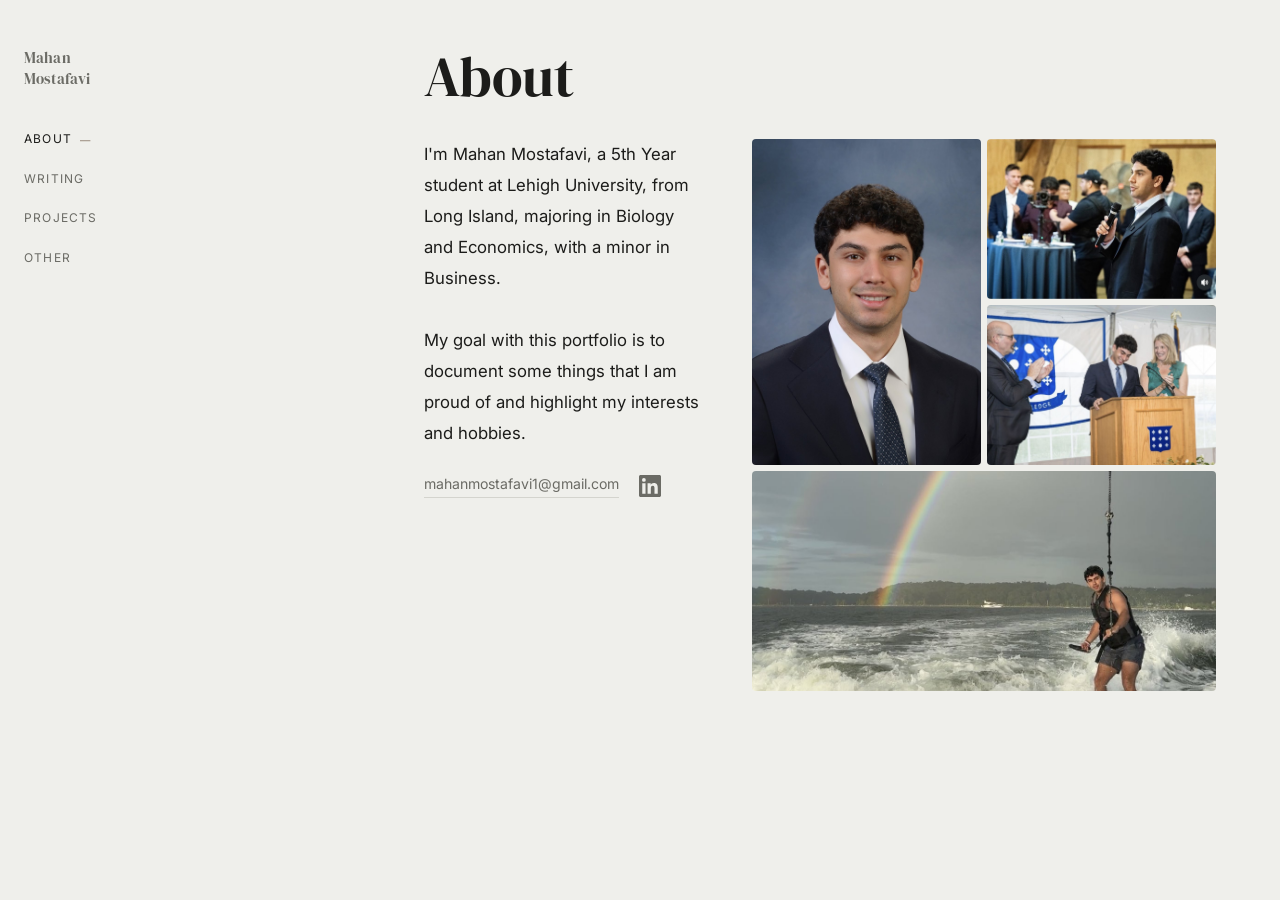
==== commit e13a6792: "Add files via upload" ====
--- a/about.html
+++ b/about.html
@@ -59,6 +59,15 @@
       <div class="about-layout">
         <div class="about-text">
           <p class="about-bio">I'm Mahan Mostafavi, a 5th Year student at Lehigh University, from Long Island, majoring in Biology and Economics, with a minor in Business.<br><br>My goal with this portfolio is to document some things that I am proud of and highlight my interests and hobbies.</p>
+
+          <div class="connect-row">
+            <a href="mailto:mahanmostafavi1@gmail.com" class="connect-link">mahanmostafavi1@gmail.com</a>
+            <a href="https://www.linkedin.com/in/mahan-mostafavi/" target="_blank" rel="noopener" class="connect-linkedin" aria-label="LinkedIn">
+              <svg xmlns="http://www.w3.org/2000/svg" viewBox="0 0 24 24" width="22" height="22" fill="currentColor">
+                <path d="M20.447 20.452h-3.554v-5.569c0-1.328-.027-3.037-1.852-3.037-1.853 0-2.136 1.445-2.136 2.939v5.667H9.351V9h3.414v1.561h.046c.477-.9 1.637-1.85 3.37-1.85 3.601 0 4.267 2.37 4.267 5.455v6.286zM5.337 7.433a2.062 2.062 0 0 1-2.063-2.065 2.064 2.064 0 1 1 2.063 2.065zm1.782 13.019H3.555V9h3.564v11.452zM22.225 0H1.771C.792 0 0 .774 0 1.729v20.542C0 23.227.792 24 1.771 24h20.451C23.2 24 24 23.227 24 22.271V1.729C24 .774 23.2 0 22.222 0h.003z"/>
+              </svg>
+            </a>
+          </div>
         </div>
 
         <div class="collage">
@@ -85,16 +94,6 @@
         </div>
       </div>
 
-      <hr class="divider" />
-
-      <div class="connect-row">
-        <a href="mailto:mahanmostafavi1@gmail.com" class="connect-link">mahanmostafavi1@gmail.com</a>
-        <a href="https://www.linkedin.com/in/mahan-mostafavi/" target="_blank" rel="noopener" class="connect-linkedin" aria-label="LinkedIn">
-          <svg xmlns="http://www.w3.org/2000/svg" viewBox="0 0 24 24" width="22" height="22" fill="currentColor">
-            <path d="M20.447 20.452h-3.554v-5.569c0-1.328-.027-3.037-1.852-3.037-1.853 0-2.136 1.445-2.136 2.939v5.667H9.351V9h3.414v1.561h.046c.477-.9 1.637-1.85 3.37-1.85 3.601 0 4.267 2.37 4.267 5.455v6.286zM5.337 7.433a2.062 2.062 0 0 1-2.063-2.065 2.064 2.064 0 1 1 2.063 2.065zm1.782 13.019H3.555V9h3.564v11.452zM22.225 0H1.771C.792 0 0 .774 0 1.729v20.542C0 23.227.792 24 1.771 24h20.451C23.2 24 24 23.227 24 22.271V1.729C24 .774 23.2 0 22.222 0h.003z"/>
-          </svg>
-        </a>
-      </div>
     </main>
   </div>
 
--- a/style.css
+++ b/style.css
@@ -10,7 +10,7 @@
   --accent:       #8A7968;
   --accent-light: rgba(138,121,104,0.12);
   --border:       #D4D4CE;
-  --sidebar-w:    220px;
+  --sidebar-w:    30vw;
   --radius:       4px;
   --transition:   0.2s ease;
 }
@@ -41,7 +41,6 @@
 }
 
 a { color: inherit; text-decoration: none; }
-
 img { display: block; max-width: 100%; }
 
 /* ══════════════════════════════════════
@@ -77,12 +76,9 @@
   align-items: center;
   justify-content: space-between;
   padding: 18px 0;
-  border-top: 1px solid var(--border);
   transition: color var(--transition), padding-left var(--transition);
   color: var(--fg-muted);
 }
-
-.home-link-item:last-child { border-bottom: 1px solid var(--border); }
 
 .home-link-item:hover {
   color: var(--fg);
@@ -118,26 +114,27 @@
 .sidebar {
   width: var(--sidebar-w);
   flex-shrink: 0;
-  padding: 48px 32px 48px 40px;
+  padding: 48px 36px 48px 24px;
   position: fixed;
   top: 0;
   left: 0;
   height: 100vh;
   display: flex;
   flex-direction: column;
+  align-items: flex-start;
   gap: 36px;
-  border-right: 1px solid var(--border);
   background: var(--bg);
   z-index: 100;
 }
 
 .sidebar-home {
   font-family: 'DM Serif Display', Georgia, serif;
-  font-size: 1rem;
+  font-size: 0.95rem;
   color: var(--fg-muted);
   transition: color var(--transition);
   line-height: 1.35;
   letter-spacing: 0.01em;
+  text-align: left;
 }
 
 .sidebar-home:hover { color: var(--fg); }
@@ -145,12 +142,13 @@
 .sidebar-nav {
   display: flex;
   flex-direction: column;
-  gap: 16px;
+  gap: 14px;
   list-style: none;
+  align-items: flex-start;
 }
 
 .sidebar-nav a {
-  font-size: 0.78rem;
+  font-size: 0.75rem;
   letter-spacing: 0.10em;
   text-transform: uppercase;
   color: var(--fg-muted);
@@ -161,14 +159,13 @@
 
 .sidebar-nav a:hover { color: var(--fg); }
 
-.sidebar-nav a.active {
-  color: var(--fg);
-}
+.sidebar-nav a.active { color: var(--fg); }
 
 .sidebar-nav a.active::before {
   content: '—';
   position: absolute;
-  left: -20px;
+  left: calc(100% + 8px);
+  right: auto;
   color: var(--accent);
   font-size: 0.65rem;
   top: 2px;
@@ -183,8 +180,11 @@
   overflow: hidden;
   transition: max-height 0.28s ease, opacity 0.22s ease;
   opacity: 0;
-  padding-left: 14px;
+  padding-left: 12px;
   margin-top: 0;
+  display: flex;
+  flex-direction: column;
+  align-items: flex-start;
 }
 
 .sidebar-dropdown:hover .sidebar-submenu,
@@ -197,7 +197,7 @@
 .sidebar-submenu li { margin-bottom: 10px; }
 
 .sidebar-submenu a {
-  font-size: 0.72rem;
+  font-size: 0.7rem;
   letter-spacing: 0.07em;
   text-transform: uppercase;
   color: var(--fg-muted);
@@ -210,38 +210,38 @@
 .inner-content {
   flex: 1;
   margin-left: var(--sidebar-w);
-  display: flex;
-  flex-direction: column;
-  align-items: center;
-  padding: 80px 56px 120px;
+  padding: 48px 64px 120px 40px;
 }
 
 .inner-content > * {
   width: 100%;
-  max-width: 640px;
+  max-width: 600px;
 }
 
 /* ── Section headings ── */
 .section-eyebrow {
-  font-size: 0.7rem;
-  letter-spacing: 0.14em;
-  text-transform: uppercase;
-  color: var(--accent);
-  margin-bottom: 10px;
+  font-family: 'DM Serif Display', Georgia, serif;
+  font-size: clamp(2.2rem, 5vw, 3.5rem);
+  letter-spacing: -0.01em;
+  text-transform: none;
+  color: var(--fg);
+  margin-bottom: 32px;
+  line-height: 1.05;
 }
 
 .section-title {
   font-family: 'DM Serif Display', Georgia, serif;
-  font-size: clamp(1.9rem, 4vw, 2.9rem);
-  line-height: 1.08;
-  margin-bottom: 14px;
+  font-size: clamp(2.2rem, 5vw, 3.5rem);
+  line-height: 1.05;
+  letter-spacing: -0.01em;
+  margin-bottom: 32px;
 }
 
 .section-intro {
   color: var(--fg-muted);
-  font-size: 0.97rem;
+  font-size: 0.95rem;
   max-width: 520px;
-  margin-bottom: 52px;
+  margin-bottom: 48px;
   line-height: 1.75;
 }
 
@@ -249,26 +249,28 @@
 .divider {
   border: none;
   border-top: 1px solid var(--border);
-  margin: 52px 0;
+  margin: 48px 0;
 }
 
 /* ══════════════════════════════════════
    ABOUT
 ══════════════════════════════════════ */
 .about-bio {
-  font-size: 1.08rem;
+  font-size: 1.05rem;
   line-height: 1.85;
   color: var(--fg);
-  margin-bottom: 48px;
-}
-
-/* ── About collage ── */
+  margin-bottom: 0;
+  max-width: 340px;
+}
+
+/* ── About layout: text left, collage right ── */
 .about-layout {
   display: grid;
-  grid-template-columns: 0.75fr 1.5fr;
+  grid-template-columns: 280px 1fr;
   gap: 48px;
   align-items: start;
-  margin-bottom: 0;
+  width: 100%;
+  max-width: none;
 }
 
 .about-text {
@@ -280,9 +282,10 @@
 .collage {
   display: grid;
   grid-template-columns: 1fr 1fr;
-  grid-template-rows: auto auto auto;
-  gap: 7px;
-  width: 100%;
+  grid-template-rows: 160px 160px 220px;
+  gap: 6px;
+  width: 100%;
+  max-width: 560px;
 }
 
 .collage-img {
@@ -293,13 +296,13 @@
 }
 
 .collage-cell-headshot { grid-column: 1; grid-row: 1 / 3; }
-.collage-cell-headshot .collage-img { height: 100%; min-height: 310px; }
+.collage-cell-headshot .collage-img { height: 100%; }
 .collage-cell-top { grid-column: 2; grid-row: 1; }
-.collage-cell-top .collage-img { height: 190px; }
+.collage-cell-top .collage-img { height: 100%; object-position: center top; }
 .collage-cell-bottom { grid-column: 2; grid-row: 2; }
-.collage-cell-bottom .collage-img { height: 175px; }
+.collage-cell-bottom .collage-img { height: 100%; }
 .collage-cell-wide { grid-column: 1 / 3; grid-row: 3; }
-.collage-cell-wide .collage-img { height: 210px; object-position: center 40%; }
+.collage-cell-wide .collage-img { height: 100%; object-position: center 40%; }
 
 .collage-hover-wrap { position: relative; }
 
@@ -310,12 +313,10 @@
   transform: translateY(-50%);
   display: flex;
   align-items: center;
-  gap: 0;
   opacity: 0;
   transition: opacity 0.3s ease;
   pointer-events: none;
   z-index: 20;
-  padding-left: 0;
 }
 
 .collage-hover-wrap:hover .collage-hover-label { opacity: 1; }
@@ -363,7 +364,7 @@
   display: flex;
   align-items: center;
   gap: 20px;
-  margin-top: 4px;
+  margin-top: 24px;
 }
 
 .connect-link {
@@ -388,10 +389,10 @@
 /* ══════════════════════════════════════
    WRITING
 ══════════════════════════════════════ */
-.writing-list { list-style: none; }
-
-.writing-item { border-top: 1px solid var(--border); }
-.writing-item:last-child { border-bottom: 1px solid var(--border); }
+.writing-list { list-style: none; max-width: 600px; }
+
+.writing-item { border-top: none; }
+.writing-item:last-child { border-bottom: none; }
 
 .writing-header {
   display: flex;
@@ -449,14 +450,14 @@
   grid-template-columns: 1fr 1fr;
   gap: 20px;
   margin-bottom: 28px;
+  max-width: 600px;
 }
 
 .project-card {
   border: 1px solid var(--border);
-  padding: 28px;
+  padding: 24px;
   border-radius: var(--radius);
   transition: border-color var(--transition), background var(--transition);
-  background: transparent;
 }
 
 .project-card:hover {
@@ -469,24 +470,24 @@
   letter-spacing: 0.11em;
   text-transform: uppercase;
   color: var(--accent);
-  margin-bottom: 10px;
+  margin-bottom: 8px;
 }
 
 .project-name {
   font-family: 'DM Serif Display', Georgia, serif;
-  font-size: 1.08rem;
-  margin-bottom: 10px;
+  font-size: 1rem;
+  margin-bottom: 8px;
 }
 
 .project-desc {
-  font-size: 0.87rem;
-  color: var(--fg-muted);
-  line-height: 1.68;
-  margin-bottom: 18px;
+  font-size: 0.85rem;
+  color: var(--fg-muted);
+  line-height: 1.65;
+  margin-bottom: 16px;
 }
 
 .project-link {
-  font-size: 0.76rem;
+  font-size: 0.75rem;
   letter-spacing: 0.07em;
   text-transform: uppercase;
   color: var(--fg-muted);
@@ -498,11 +499,11 @@
 .project-link:hover { color: var(--fg); border-color: var(--fg); }
 
 /* ── Poster block ── */
-.poster-section { margin-top: 8px; }
+.poster-section { margin-top: 8px; max-width: 600px; }
 
 .poster-block {
   border: 1px solid var(--border);
-  padding: 28px;
+  padding: 24px;
   border-radius: var(--radius);
   transition: border-color var(--transition);
 }
@@ -524,28 +525,30 @@
 ══════════════════════════════════════ */
 .other-grid {
   display: grid;
-  grid-template-columns: 1fr 1fr;
-  gap: 16px;
+  grid-template-columns: 1fr;
+  gap: 0;
   margin-top: 8px;
+  max-width: 400px;
 }
 
 .other-card {
-  border: 1px solid var(--border);
-  border-radius: var(--radius);
-  padding: 28px 24px;
+  border: none;
+  border-radius: 0;
+  padding: 18px 0;
   display: flex;
   align-items: center;
   justify-content: space-between;
   gap: 12px;
-  transition: border-color var(--transition), background var(--transition), padding-right var(--transition);
-  color: var(--fg-muted);
-}
+  transition: color var(--transition), padding-left var(--transition);
+  color: var(--fg-muted);
+  background: transparent;
+}
+
+.other-card:last-child { border-bottom: none; }
 
 .other-card:hover {
-  border-color: var(--accent);
-  background: var(--accent-light);
   color: var(--fg);
-  padding-right: 20px;
+  padding-left: 6px;
 }
 
 .other-card-label {
@@ -566,13 +569,14 @@
 .img-grid {
   display: grid;
   grid-template-columns: repeat(3, 1fr);
-  gap: 16px;
+  gap: 14px;
+  max-width: 600px;
 }
 
 .img-card {
   display: flex;
   flex-direction: column;
-  gap: 8px;
+  gap: 7px;
 }
 
 .img-card img {
@@ -587,7 +591,7 @@
 .img-card:hover img { opacity: 0.88; }
 
 .img-card-label {
-  font-size: 0.7rem;
+  font-size: 0.68rem;
   color: var(--fg-muted);
   text-align: center;
   line-height: 1.35;
@@ -597,11 +601,10 @@
 /* ══════════════════════════════════════
    FRAGRANCES
 ══════════════════════════════════════ */
-.frag-list { list-style: none; width: 100%; }
+.frag-list { list-style: none; width: 100%; max-width: 400px; }
 
 .frag-item {
-  padding: 15px 0;
-  border-bottom: 1px solid var(--border);
+  padding: 14px 0;
   font-size: 0.95rem;
   display: flex;
   align-items: center;
@@ -610,7 +613,7 @@
   transition: color var(--transition);
 }
 
-.frag-item:first-child { border-top: 1px solid var(--border); }
+.frag-item:first-child { border-top: none; }
 .frag-item:hover { color: var(--accent); }
 
 .frag-dot {
@@ -631,6 +634,7 @@
 .carousel-wrap {
   position: relative;
   width: 100%;
+  max-width: 600px;
   user-select: none;
   overflow: hidden;
 }
@@ -656,7 +660,7 @@
 
 .carousel-slide img {
   width: 100%;
-  height: 360px;
+  height: 320px;
   object-fit: cover;
   border-radius: var(--radius);
 }
@@ -664,7 +668,7 @@
 .carousel-caption {
   position: absolute;
   bottom: 0; left: 0; right: 0;
-  padding: 56px 24px 22px;
+  padding: 48px 20px 18px;
   background: linear-gradient(to top, rgba(0,0,0,0.6) 0%, transparent 100%);
   border-radius: 0 0 var(--radius) var(--radius);
   pointer-events: none;
@@ -672,7 +676,7 @@
 
 .carousel-caption-text {
   font-family: 'DM Serif Display', Georgia, serif;
-  font-size: 1.25rem;
+  font-size: 1.1rem;
   color: #ffffff;
   letter-spacing: 0.02em;
 }
@@ -684,34 +688,33 @@
   background: var(--bg);
   border: 1px solid var(--border);
   border-radius: 50%;
-  width: 42px;
-  height: 42px;
+  width: 38px;
+  height: 38px;
   display: flex;
   align-items: center;
   justify-content: center;
   cursor: pointer;
   z-index: 10;
   color: var(--fg);
-  font-size: 1rem;
-  transition: border-color var(--transition), background var(--transition);
-  opacity: 0.92;
-}
-
-.carousel-btn:hover { border-color: var(--fg); opacity: 1; }
-.carousel-btn.prev { left: 14px; }
-.carousel-btn.next { right: 14px; }
+  font-size: 0.9rem;
+  transition: border-color var(--transition);
+}
+
+.carousel-btn:hover { border-color: var(--fg); }
+.carousel-btn.prev { left: 12px; }
+.carousel-btn.next { right: 12px; }
 
 .carousel-dots {
   display: flex;
   justify-content: center;
   gap: 8px;
-  margin-top: 18px;
+  margin-top: 14px;
   flex-wrap: wrap;
 }
 
 .carousel-dot {
-  width: 6px;
-  height: 6px;
+  width: 5px;
+  height: 5px;
   border-radius: 50%;
   background: var(--border);
   cursor: pointer;
@@ -727,8 +730,8 @@
 
 .carousel-counter {
   text-align: center;
-  margin-top: 10px;
-  font-size: 0.72rem;
+  margin-top: 8px;
+  font-size: 0.7rem;
   letter-spacing: 0.10em;
   text-transform: uppercase;
   color: var(--fg-muted);
@@ -737,14 +740,14 @@
 /* ══════════════════════════════════════
    COPY BUTTON
 ══════════════════════════════════════ */
-.copy-btn-wrap { margin-bottom: 32px; }
+.copy-btn-wrap { margin-bottom: 28px; }
 
 .copy-btn {
   background: none;
   border: 1px solid var(--border);
   border-radius: var(--radius);
-  padding: 8px 18px;
-  font-size: 0.72rem;
+  padding: 7px 16px;
+  font-size: 0.7rem;
   letter-spacing: 0.09em;
   text-transform: uppercase;
   color: var(--fg-muted);
@@ -776,7 +779,7 @@
   display: none;
   position: fixed;
   top: 0; left: 0; right: 0;
-  height: 56px;
+  height: 52px;
   background: var(--bg);
   border-bottom: 1px solid var(--border);
   z-index: 200;
@@ -787,7 +790,7 @@
 
 .mobile-header-name {
   font-family: 'DM Serif Display', Georgia, serif;
-  font-size: 1rem;
+  font-size: 0.95rem;
   color: var(--fg-muted);
   line-height: 1.3;
 }
@@ -816,24 +819,20 @@
 .hamburger.open span:nth-child(2) { opacity: 0; width: 0; }
 .hamburger.open span:nth-child(3) { transform: translateY(-6.5px) rotate(-45deg); }
 
-/* Mobile drawer */
 .mobile-nav {
   display: none;
   position: fixed;
-  top: 56px; left: 0; right: 0; bottom: 0;
+  top: 52px; left: 0; right: 0; bottom: 0;
   background: var(--bg);
   z-index: 190;
   flex-direction: column;
   padding: 32px 24px;
-  gap: 0;
   overflow-y: auto;
   transform: translateX(-100%);
   transition: transform 0.3s ease;
 }
 
-.mobile-nav.open {
-  transform: translateX(0);
-}
+.mobile-nav.open { transform: translateX(0); }
 
 .mobile-nav-item {
   display: block;
@@ -869,64 +868,44 @@
 /* ══════════════════════════════════════
    RESPONSIVE — TABLET
 ══════════════════════════════════════ */
-@media (max-width: 900px) {
-  :root { --sidebar-w: 180px; }
-  .inner-content { padding: 72px 40px 100px; }
+@media (max-width: 1024px) {
+  :root { --sidebar-w: 200px; }
+  .inner-content { padding: 48px 40px 100px 36px; }
+  .about-layout { grid-template-columns: 240px 1fr; gap: 36px; }
+  .collage { max-width: 440px; }
 }
 
 /* ══════════════════════════════════════
    RESPONSIVE — MOBILE
 ══════════════════════════════════════ */
 @media (max-width: 660px) {
-  /* Show mobile header, hide sidebar */
   .mobile-header { display: flex; }
   .mobile-nav { display: flex; }
   .sidebar { display: none; }
-
-  /* Inner content fills full width, with top offset for fixed header */
   .inner-layout { display: block; }
 
   .inner-content {
     margin-left: 0;
-    padding: 88px 20px 80px;
+    padding: 80px 20px 80px;
   }
 
-  /* Home page */
+  .inner-content > * { max-width: 100%; }
+
   .home-name { font-size: clamp(2.4rem, 11vw, 3.5rem); margin-bottom: 40px; }
   .home-links { max-width: 100%; }
 
-  /* About layout stacks */
-  .about-layout {
-    grid-template-columns: 1fr;
-    gap: 28px;
-  }
-
-  .collage {
-    grid-template-columns: 1fr 1fr;
-    grid-template-rows: auto auto auto;
-    gap: 6px;
-  }
-
-  .collage-cell-headshot .collage-img,
-  .collage-cell-top .collage-img,
-  .collage-cell-bottom .collage-img { height: 180px; }
-
-  .collage-cell-wide .collage-img { height: 160px; }
-
-  /* Image grids: 2 cols on mobile */
-  .img-grid { grid-template-columns: repeat(2, 1fr); gap: 12px; }
-
-  /* Projects: 1 col */
-  .projects-grid { grid-template-columns: 1fr; }
-
-  /* Other hub: 1 col */
-  .other-grid { grid-template-columns: 1fr; }
-
-  /* Carousel */
-  .carousel-slide img { height: 240px; }
+  .about-layout { grid-template-columns: 1fr; gap: 24px; }
+  .about-bio { max-width: 100%; }
+  .collage { max-width: 100%; grid-template-columns: 1fr 1fr; grid-template-rows: 130px 130px 180px; }
+  .collage-cell-wide .collage-img { height: 100%; }
+
+  .img-grid { grid-template-columns: repeat(2, 1fr); gap: 10px; max-width: 100%; }
+  .projects-grid { grid-template-columns: 1fr; max-width: 100%; }
+  .poster-section { max-width: 100%; }
+  .other-grid { max-width: 100%; }
+  .carousel-wrap { max-width: 100%; }
+  .carousel-slide img { height: 220px; }
   .carousel-btn.prev { left: 8px; }
   .carousel-btn.next { right: 8px; }
-
-  /* Writing: stack title and toggle */
   .writing-header { flex-direction: column; align-items: flex-start; gap: 6px; }
 }
